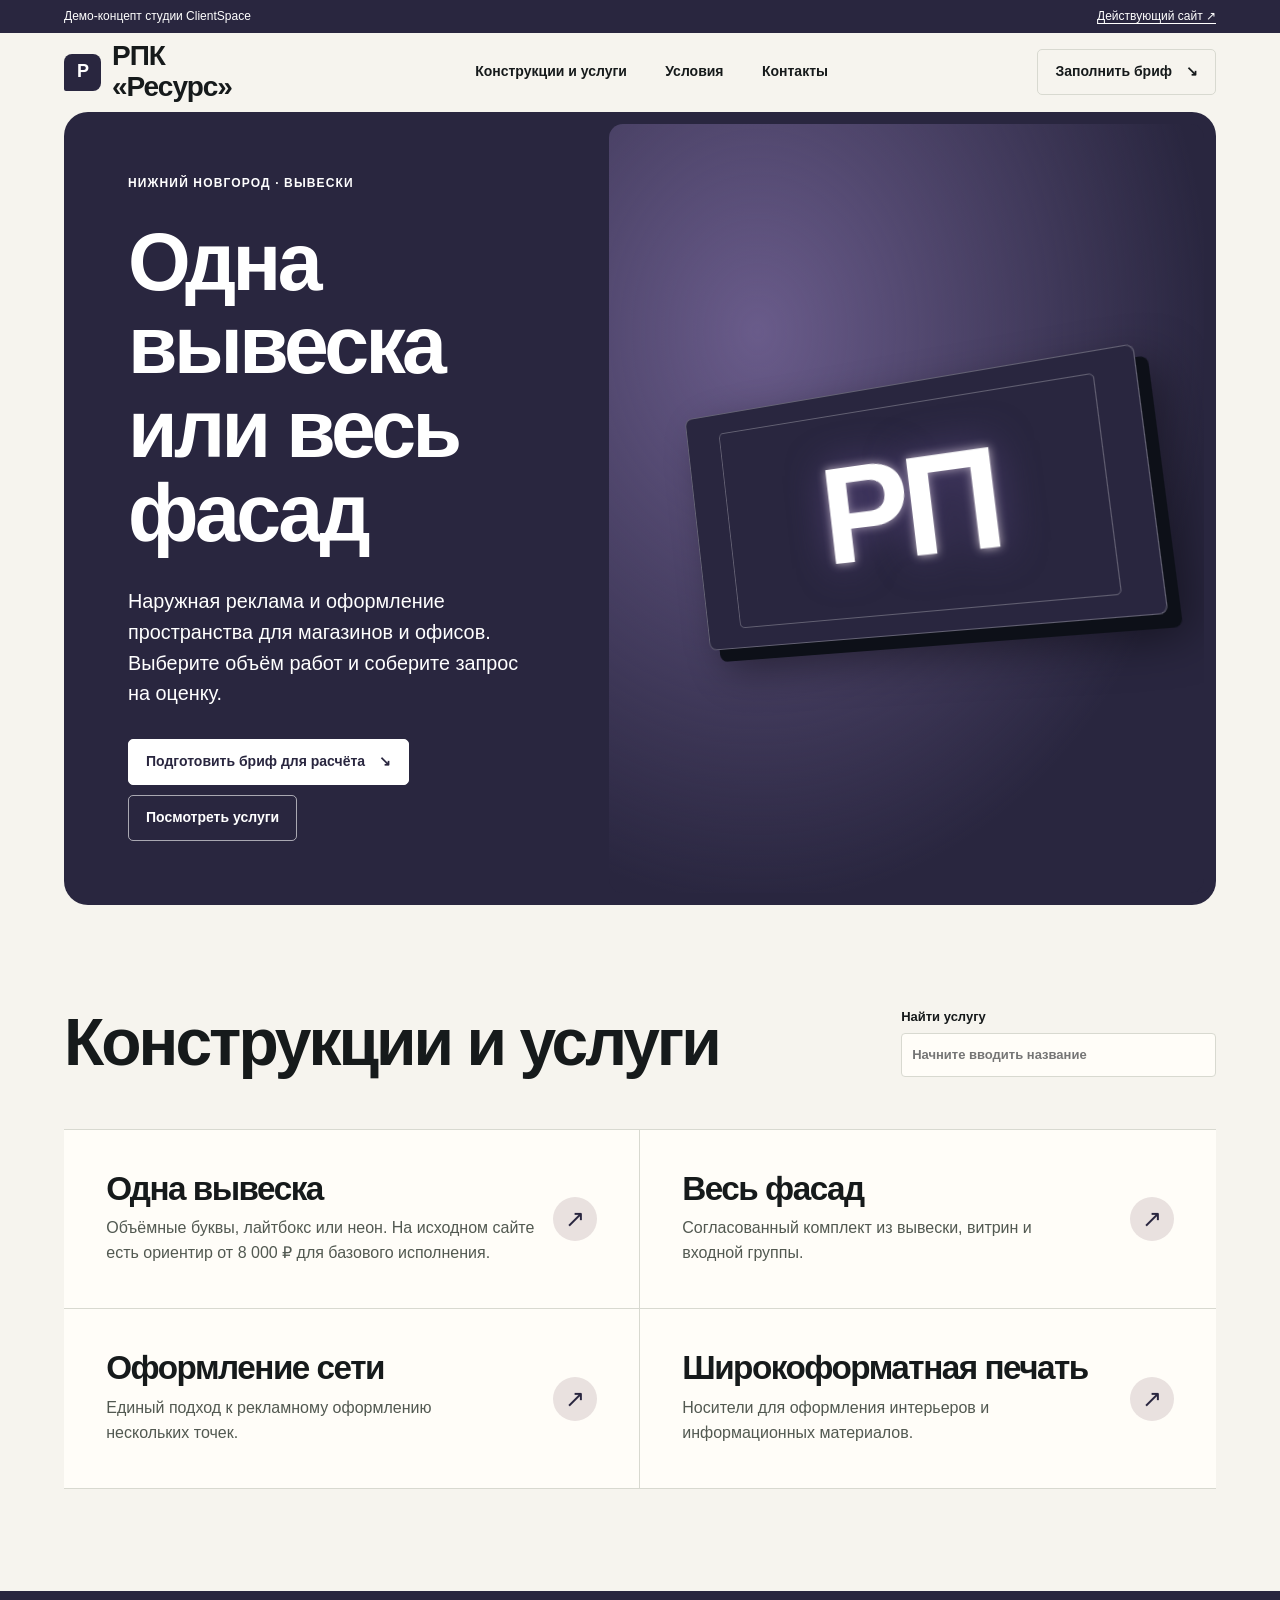
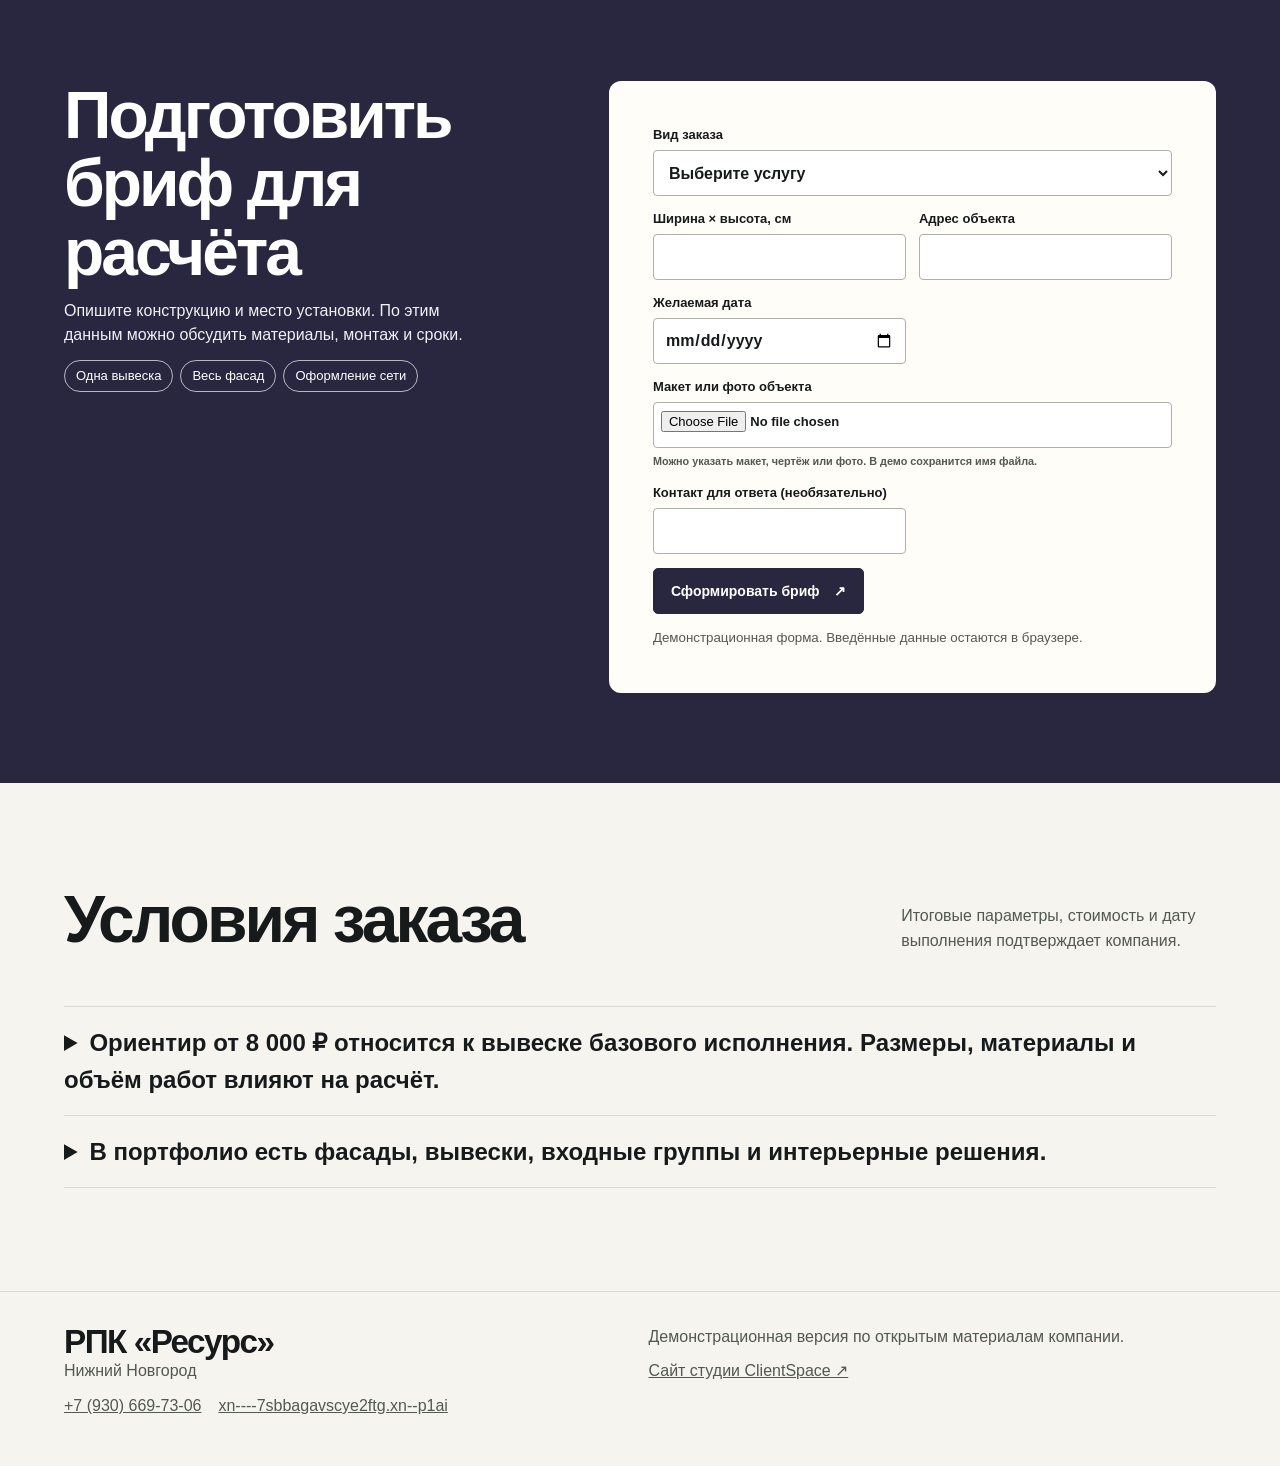
==== index.html @ c8801417 "Publish ClientSpace demo concept" ====
<!doctype html>
<html lang="ru">
<head>
<meta charset="utf-8">
<meta name="viewport" content="width=device-width, initial-scale=1">
<meta name="robots" content="noindex, nofollow">
<meta name="print-demo-id" content="rpk-resurs">
<meta name="business" content="РПК «Ресурс»">
<meta name="description" content="Наружная реклама и оформление пространства для магазинов и офисов. Выберите объём работ и соберите запрос на оценку.">
<title>РПК «Ресурс» · концепт сайта ClientSpace</title>
<link rel="stylesheet" href="site.css">
<style>:root{--accent:#534379;--cover:color-mix(in srgb,#534379,#10151c 62%);--cover-tint:color-mix(in srgb,#534379,#fff9ee 87%)}</style>
<script src="site.js" defer></script>
</head>
<body class="signage variant-1">
<div class="demo-bar"><div class="shell"><span>Демо-концепт студии ClientSpace</span><a href="https://xn----7sbbagavscye2ftg.xn--p1ai/" rel="noopener">Действующий сайт ↗</a></div></div>
<header class="site-header"><div class="shell">
<a class="brand" href="#top"><span class="mark" aria-hidden="true">Р</span>РПК «Ресурс»</a>
<nav aria-label="Разделы сайта"><a href="#catalog">Конструкции и услуги</a><a href="#terms">Условия</a><a href="#contacts">Контакты</a></nav>
<a class="cta secondary" href="#order">Заполнить бриф <span aria-hidden="true">↘</span></a>
</div></header>
<main id="top">
<div class="shell"><section class="hero" aria-labelledby="hero-title">
<div class="hero-copy"><p class="eyebrow">Нижний Новгород · Вывески</p><h1 id="hero-title">Одна вывеска или весь фасад</h1><p>Наружная реклама и оформление пространства для магазинов и офисов. Выберите объём работ и соберите запрос на оценку.</p>
<div class="hero-actions"><a class="cta" href="#order">Подготовить бриф для расчёта <span aria-hidden="true">↘</span></a><a class="cta secondary" href="#catalog">Посмотреть услуги</a></div>
</div><figure class="hero-art" aria-hidden="true"><div class="ink-art"><div class="sign-plate"><span>РП</span></div></div></figure></section></div>
<section id="catalog" class="section shell">
<div class="section-lead"><h2>Конструкции и услуги</h2><label class="catalog-search"><span>Найти услугу</span><input id="catalog-search" type="search" placeholder="Начните вводить название"></label></div>
<div class="products"><article class="product" data-catalog-item><div><h3>Одна вывеска</h3><p>Объёмные буквы, лайтбокс или неон. На исходном сайте есть ориентир от 8 000 ₽ для базового исполнения.</p></div><button type="button" data-product="Одна вывеска" aria-label="В бриф — Одна вывеска">↗</button></article><article class="product" data-catalog-item><div><h3>Весь фасад</h3><p>Согласованный комплект из вывески, витрин и входной группы.</p></div><button type="button" data-product="Весь фасад" aria-label="В бриф — Весь фасад">↗</button></article><article class="product" data-catalog-item><div><h3>Оформление сети</h3><p>Единый подход к рекламному оформлению нескольких точек.</p></div><button type="button" data-product="Оформление сети" aria-label="В бриф — Оформление сети">↗</button></article><article class="product" data-catalog-item><div><h3>Широкоформатная печать</h3><p>Носители для оформления интерьеров и информационных материалов.</p></div><button type="button" data-product="Широкоформатная печать" aria-label="В бриф — Широкоформатная печать">↗</button></article></div><p id="no-products" hidden>По этому запросу ничего не найдено.</p>
</section>

<section id="order" class="order-wrap">
<div class="shell order-grid"><div class="order-intro"><h2>Подготовить бриф для расчёта</h2><p>Опишите конструкцию и место установки. По этим данным можно обсудить материалы, монтаж и сроки.</p><div class="quick-picks"><button type="button" data-product="Одна вывеска" class="quick-choice">Одна вывеска</button><button type="button" data-product="Весь фасад" class="quick-choice">Весь фасад</button><button type="button" data-product="Оформление сети" class="quick-choice">Оформление сети</button></div></div>
<form id="brief" class="order-box">
<div class="form-grid">
<label class="wide"><span>Вид заказа</span><select name="product" required><option value="">Выберите услугу</option><option value="Одна вывеска">Одна вывеска</option><option value="Весь фасад">Весь фасад</option><option value="Оформление сети">Оформление сети</option><option value="Широкоформатная печать">Широкоформатная печать</option></select></label>
<label class=""><span>Ширина × высота, см</span><input type="text" name="size"></label><label class=""><span>Адрес объекта</span><input type="text" name="address"></label><label class="" data-products="2" hidden><span>Количество точек</span><input type="number" name="locations" min="1" step="any"></label><label class="" data-products="0,1,2" hidden><span>Монтаж</span><select name="installation"><option value="">Выбрать</option><option value="Нужен">Нужен</option><option value="Своими силами">Своими силами</option><option value="Нужно обсудить">Нужно обсудить</option></select></label><label class=""><span>Желаемая дата</span><input type="date" name="date"></label><label class="wide"><span>Макет или фото объекта</span><input type="file" name="file" aria-describedby="file-hint"><small id="file-hint">Можно указать макет, чертёж или фото. В демо сохранится имя файла.</small></label><label class=""><span>Контакт для ответа (необязательно)</span><input type="text" name="contact"></label>
</div>
<button class="cta" type="submit">Сформировать бриф <span aria-hidden="true">↗</span></button>
<small>Демонстрационная форма. Введённые данные остаются в браузере.</small>
<div class="summary" id="brief-summary" tabindex="-1" hidden><pre id="summary-text"></pre>
<button class="cta secondary" type="button" id="copy-brief">Копировать</button>
<button class="cta secondary" type="button" id="download-brief">Скачать текст</button>
<span id="copy-status" role="status"></span></div>
</form></div></section>
<section id="terms" class="section shell"><div class="section-lead"><h2>Условия заказа</h2><p>Итоговые параметры, стоимость и дату выполнения подтверждает компания.</p></div><div class="facts"><details><summary>Ориентир от 8 000 ₽ относится к вывеске базового исполнения. Размеры, материалы и объём работ влияют на расчёт.</summary><p><a href="https://xn----7sbbagavscye2ftg.xn--p1ai/">Источник на сайте компании ↗</a></p></details><details><summary>В портфолио есть фасады, вывески, входные группы и интерьерные решения.</summary><p><a href="https://xn----7sbbagavscye2ftg.xn--p1ai/">Источник на сайте компании ↗</a></p></details></div></section>
</main>
<footer id="contacts" class="contacts"><div class="shell">
<div><h3>РПК «Ресурс»</h3><p>Нижний Новгород</p><div class="footer-links"><a href="tel:+79306697306">+7 (930) 669-73-06</a><a href="https://xn----7sbbagavscye2ftg.xn--p1ai/">xn----7sbbagavscye2ftg.xn--p1ai</a></div></div>
<div><p>Демонстрационная версия по открытым материалам компании.</p><div class="footer-links"><a href="https://client-space.ru/">Сайт студии ClientSpace ↗</a></div></div>
</div></footer>
</body></html>
---- site.css ----
:root {
  color-scheme: light;
  --paper: #f6f4ee;
  --panel: #fffdf8;
  --ink: #161a1b;
  --muted: #525951;
  --rule: #d8d9d0;
  --accent: #214e44;
  --cover: #132825;
  --cover-tint: #eef5ec;
  --gutter: clamp(20px, 5vw, 76px);
  --font: Manrope, "Segoe UI", Arial, sans-serif;
}
* { box-sizing: border-box; }
html { scroll-behavior: smooth; }
body { margin: 0; background: var(--paper); color: var(--ink); font: 500 16px/1.55 var(--font); }
button, input, select, textarea { font: inherit; }
button, a, input, select, textarea { -webkit-tap-highlight-color: transparent; }
a { color: inherit; }
a:focus-visible, button:focus-visible, summary:focus-visible { outline: 3px solid #b96934; outline-offset: 5px; }
img { display: block; max-width: 100%; }
h1, h2, h3, p, figure { margin: 0; }
h1, h2, h3 { line-height: 1.04; letter-spacing: -.045em; }
h1 { font-size: clamp(43px, 6.3vw, 102px); font-weight: 800; text-wrap: balance; }
h2 { font-size: clamp(34px, 5.15vw, 69px); font-weight: 800; text-wrap: balance; }
h3 { font-size: clamp(22px, 2.6vw, 35px); font-weight: 800; }
.shell { width: min(1600px, 100%); margin-inline: auto; padding-inline: var(--gutter); }
.demo-bar { background: var(--cover); color: #fff; font-size: 12px; }
.demo-bar .shell { display: flex; align-items: center; justify-content: space-between; gap: 10px 16px; padding-block: 7px; }
.demo-bar a { text-underline-offset: 3px; white-space: nowrap; }
.site-header .shell { display: flex; justify-content: space-between; align-items: center; min-height: 79px; gap: 14px; }
.brand { display: flex; align-items: center; gap: 11px; font-weight: 900; line-height: 1.1; letter-spacing: -.035em; text-decoration: none; font-size: clamp(17px, 2.3vw, 28px); }
.mark { display: grid; place-items: center; flex: 0 0 37px; height: 37px; background: var(--cover); color: white; font-size: 18px; border-radius: 8px 8px 8px 2px; }
nav { display: flex; align-items: center; gap: clamp(13px, 3vw, 40px); font-size: 14px; font-weight: 750; }
nav a { text-decoration: none; }
nav a:hover { text-decoration: underline; text-underline-offset: 4px; }
.cta { display: inline-flex; align-items: center; justify-content: space-between; gap: 14px; width: fit-content; min-height: 46px; padding: 10px 17px; background: var(--cover); border: solid 1px var(--cover); color: white; text-decoration: none; text-align: left; font-weight: 800; font-size: 14px; border-radius: 5px; cursor: pointer; transition: transform .18s ease, box-shadow .18s ease; }
.cta:hover { transform: translateY(-2px); box-shadow: 0 7px 18px #181c2228; }
.cta.secondary { background: transparent; color: var(--ink); border-color: var(--rule); }
.hero { display: grid; grid-template-columns: 1fr .85fr; border: 1px solid var(--rule); border-radius: clamp(12px, 2vw, 24px); overflow: hidden; background: var(--panel); min-height: clamp(490px, 54vw, 679px); }
.hero-copy { display: flex; flex-direction: column; justify-content: center; align-items: flex-start; gap: clamp(16px, 3vw, 30px); min-width: 0; padding: clamp(24px, 5vw, 76px); }
.eyebrow { font: 750 12px/1.25 var(--font); letter-spacing: .095em; text-transform: uppercase; color: var(--muted); }
.hero-copy p:not(.eyebrow) { max-width: 54ch; font-size: clamp(16px, 1.55vw, 21px); color: var(--muted); }
.hero-actions { display: flex; flex-wrap: wrap; gap: 10px; }
.hero-art { position: relative; display: grid; isolation: isolate; min-width: 0; overflow: hidden; background: var(--cover); }
.hero-art img { width: 100%; height: 100%; min-height: 0; position: absolute; inset: 0; object-fit: cover; }
.hero-art.with-photo { min-height: 340px; }
.hero-art.with-photo::after { content: ''; position: absolute; inset: auto 0 0; height: 40%; background: linear-gradient(transparent,#171a22a0); pointer-events: none; }
.hero-art figcaption { position: absolute; z-index: 2; bottom: 18px; left: 20px; right: 20px; color: white; font-size: 12px; font-weight: 700; width: fit-content; padding: 5px 10px; border-radius: 3px; background: #12171de6; }
.ink-art { position: absolute; inset: 0; display: grid; place-items: center; overflow: hidden; background: radial-gradient(ellipse at 25% 27%,color-mix(in srgb,var(--accent),white 13%),transparent 72%),var(--cover); }
.sheet { position: absolute; width: 59%; aspect-ratio: 1.34; border-radius: 3px; box-shadow: 0 15px 40px #0004; background: var(--cover-tint); transform: translate(-10%, -38%) rotate(-15deg); }
.sheet:nth-child(2) { transform: translate(22%, 21%) rotate(14deg); width: 65%; background: color-mix(in srgb,var(--accent),white 42%); }
.sheet:nth-child(3) { transform: translate(-10%, 5%) rotate(-6deg); width: 60%; background: #fffdf6; display: flex; align-items: center; justify-content: center; }
.sheet:nth-child(3) span { font-size: clamp(42px, 14vw, 169px); line-height: 1; letter-spacing: -.1em; color: var(--cover); font-weight: 900; }
.sheet:nth-child(3)::after { content: ''; position: absolute; inset: 10%; border: 1px solid #13191c20; }
.sign-plate { position: absolute; width: 78%; aspect-ratio: 1.85; border: 1px solid #ffffff46; display: grid; place-items: center; transform: perspective(600px) rotateY(-12deg) rotateZ(-7deg); border-radius: 8px; background: var(--cover); box-shadow: 11px 13px 0 #0d1018, 18px 20px 45px #0007; }
.sign-plate span { font-size: clamp(38px, 11vw, 142px); line-height: .9; letter-spacing: -.06em; color: #fff; text-shadow: 0 0 40px var(--accent), 0 0 10px var(--cover-tint); font-weight: 900; }
.sign-plate::before { content: ''; position: absolute; inset: 8%; border: 1px solid #fff4; border-radius: 5px; }
.signage .hero { grid-template-columns: .86fr 1fr; background: var(--cover); color: white; border: 0; }
.signage .hero-copy { position: relative; z-index: 1; }
.signage .hero-copy p { color: #fff; }
.signage .hero .cta { background: #fff; color: var(--cover); border-color: #fff; }
.signage .hero .cta.secondary { background: transparent; color: white; border-color: #fff9; }
.signage.variant-2 .hero-art { order: -1; }
.signage.variant-2 .hero { grid-template-columns: 1fr .86fr; }
.variant-1 .hero-art { border-radius: 14px; margin: 12px; }
.section { padding-block: clamp(52px, 8vw, 105px); }
.section-lead { display: grid; grid-template-columns: 1fr minmax(200px, .4fr); gap: 18px 50px; align-items: end; margin-bottom: clamp(22px, 4.5vw, 52px); }
.section-lead p { color: var(--muted); max-width: 56ch; }
.products { display: grid; grid-template-columns: repeat(2,minmax(0,1fr)); border-top: 1px solid var(--rule); }
.product { position: relative; min-height: 174px; display: grid; grid-template-columns: 1fr auto; gap: 12px; align-items: center; padding: clamp(17px,3.3vw,44px); border-bottom: 1px solid var(--rule); }
.product:nth-child(odd):not(:last-child) { border-right: 1px solid var(--rule); }
.product p { margin-top: 10px; color: var(--muted); text-wrap: pretty; }
.product button { color: var(--cover); background: var(--cover-tint); cursor: pointer; border: 0; border-radius: 50%; width: 44px; height: 44px; flex-shrink: 0; font-size: 24px; line-height: 1; }
.product button:hover { color: white; background: var(--cover); }
.signage .product { background: var(--panel); }
.gallery { display: grid; grid-template-columns: repeat(auto-fit,minmax(min(250px,100%),1fr)); gap: 14px; }
.gallery figure { background: var(--panel); border: 1px solid var(--rule); border-radius: 9px; overflow: hidden; }
.gallery img { width: 100%; height: clamp(215px, 30vw, 340px); object-fit: cover; }
.gallery figcaption { padding: 12px 16px; color: var(--muted); font-size: 13px; }
.order-wrap { background: var(--cover); color: white; padding-block: clamp(42px, 7vw, 100px); }
.order-grid { display: grid; grid-template-columns: .75fr 1fr; gap: clamp(23px,7vw,110px); align-items: start; }
.order-intro { display: grid; gap: 12px; }
.order-intro p { max-width: 48ch; color: #fffe; }
.order-box { display: grid; gap: 14px; background: var(--panel); color: var(--ink); padding: clamp(18px, 4vw, 44px); border-radius: 12px; min-width: 0; }
.form-grid { display: grid; grid-template-columns: repeat(2,minmax(0,1fr)); gap: 13px; }
.form-grid label { display: grid; align-content: start; gap: 5px; font-weight: 750; font-size: 13px; min-width: 0; }
.form-grid label.wide { grid-column: 1 / -1; }
.form-grid input, .form-grid select, .form-grid textarea { width: 100%; min-width: 0; max-width: 100%; border: 1px solid #acb2a9; background: white; color: var(--ink); padding: 8px 11px; border-radius: 4px; min-height: 46px; font-size: 16px; }
.form-grid textarea { min-height: 76px; resize: vertical; }
.form-grid input[type=file] { padding-inline: 7px; font-size: 13px; }
.order-box small { color: var(--muted); }
.summary { border: 1px solid var(--rule); padding: 13px; background: var(--cover-tint); border-radius: 5px; }
.summary pre { white-space: pre-wrap; overflow-wrap: anywhere; font: inherit; margin: 0 0 8px; }
.summary .cta { margin-right: 4px; margin-bottom: 4px; }
#copy-status { display: block; min-height: 20px; font-size: 13px; }
.facts { display: grid; gap: 0; }
.facts details { border-top: 1px solid var(--rule); padding: 17px 0; }
.facts details:last-child { border-bottom: 1px solid var(--rule); }
.facts summary { font-weight: 800; font-size: clamp(16px, 2vw, 24px); cursor: pointer; }
.facts details p { padding: 8px 0 0 19px; color: var(--muted); }
.contacts { border-top: 1px solid var(--rule); padding-block: 33px 47px; }
.contacts .shell { display: grid; grid-template-columns: 1fr 1fr; gap: 17px; }
.contacts p, .contacts a { color: var(--muted); overflow-wrap: anywhere; }
.contacts .footer-links { display: flex; flex-wrap: wrap; gap: 10px 17px; margin-top: 10px; }
@media (max-width: 850px) {
  .hero, .signage .hero, .signage.variant-2 .hero { grid-template-columns: 1fr; }
  .hero-art { min-height: 280px; }
  .hero-art.with-photo { min-height: 315px; }
  .signage.variant-2 .hero-art { order: 0; }
  .order-grid { grid-template-columns: 1fr; }
  .section-lead { grid-template-columns: 1fr; }
  nav { display: none; }
}
@media (max-width: 570px) {
  .site-header .shell { min-height: 68px; }
  .site-header .cta { padding-inline: 10px; min-height: 40px; }
  .mark { display: none; }
  .hero-art, .hero-art.with-photo { min-height: 246px; }
  .products, .contacts .shell { grid-template-columns: 1fr; }
  .product { min-height: auto; }
  .product:nth-child(odd):not(:last-child) { border-right: 0; }
  .form-grid { grid-template-columns: 1fr; }
  .form-grid label.wide { grid-column: auto; }
  .demo-bar { line-height: 1.3; }
}
@media (prefers-reduced-motion: reduce) {
  *, *::before, *::after { scroll-behavior: auto !important; animation: none !important; transition: none !important; }
}

[hidden] { display: none !important; }
.catalog-search { display: grid; gap: 5px; font-size: 13px; font-weight: 750; }
.catalog-search input { height: 44px; padding-inline: 10px; border: 1px solid var(--rule); border-radius: 4px; background: var(--panel); color: var(--ink); }
.quick-picks { display: flex; flex-wrap: wrap; gap: 7px; }
.quick-choice { border: 1px solid #fffa; background: transparent; color: white; font-size: 13px; border-radius: 20px; padding: 5px 11px; cursor: pointer; }
.quick-choice:hover { background: white; color: var(--cover); }
#no-products { margin-top: 12px; color: var(--muted); }
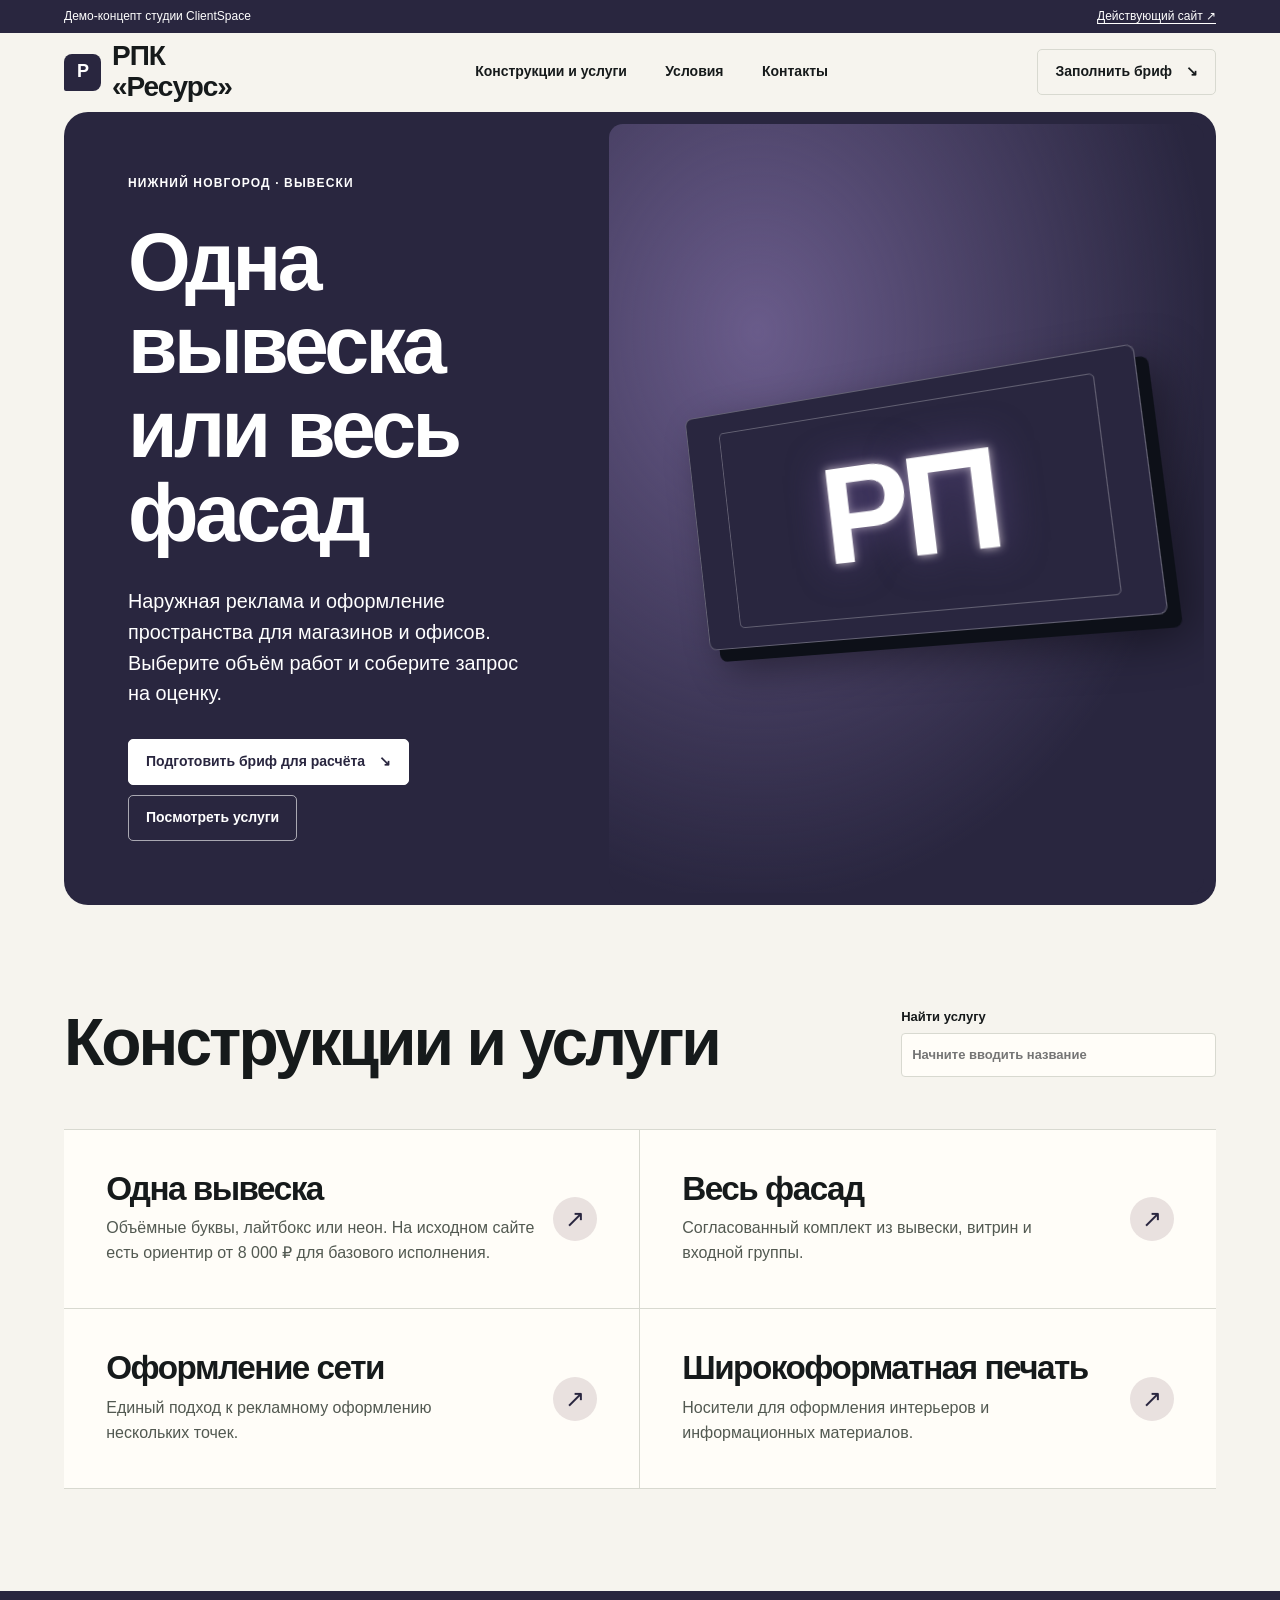
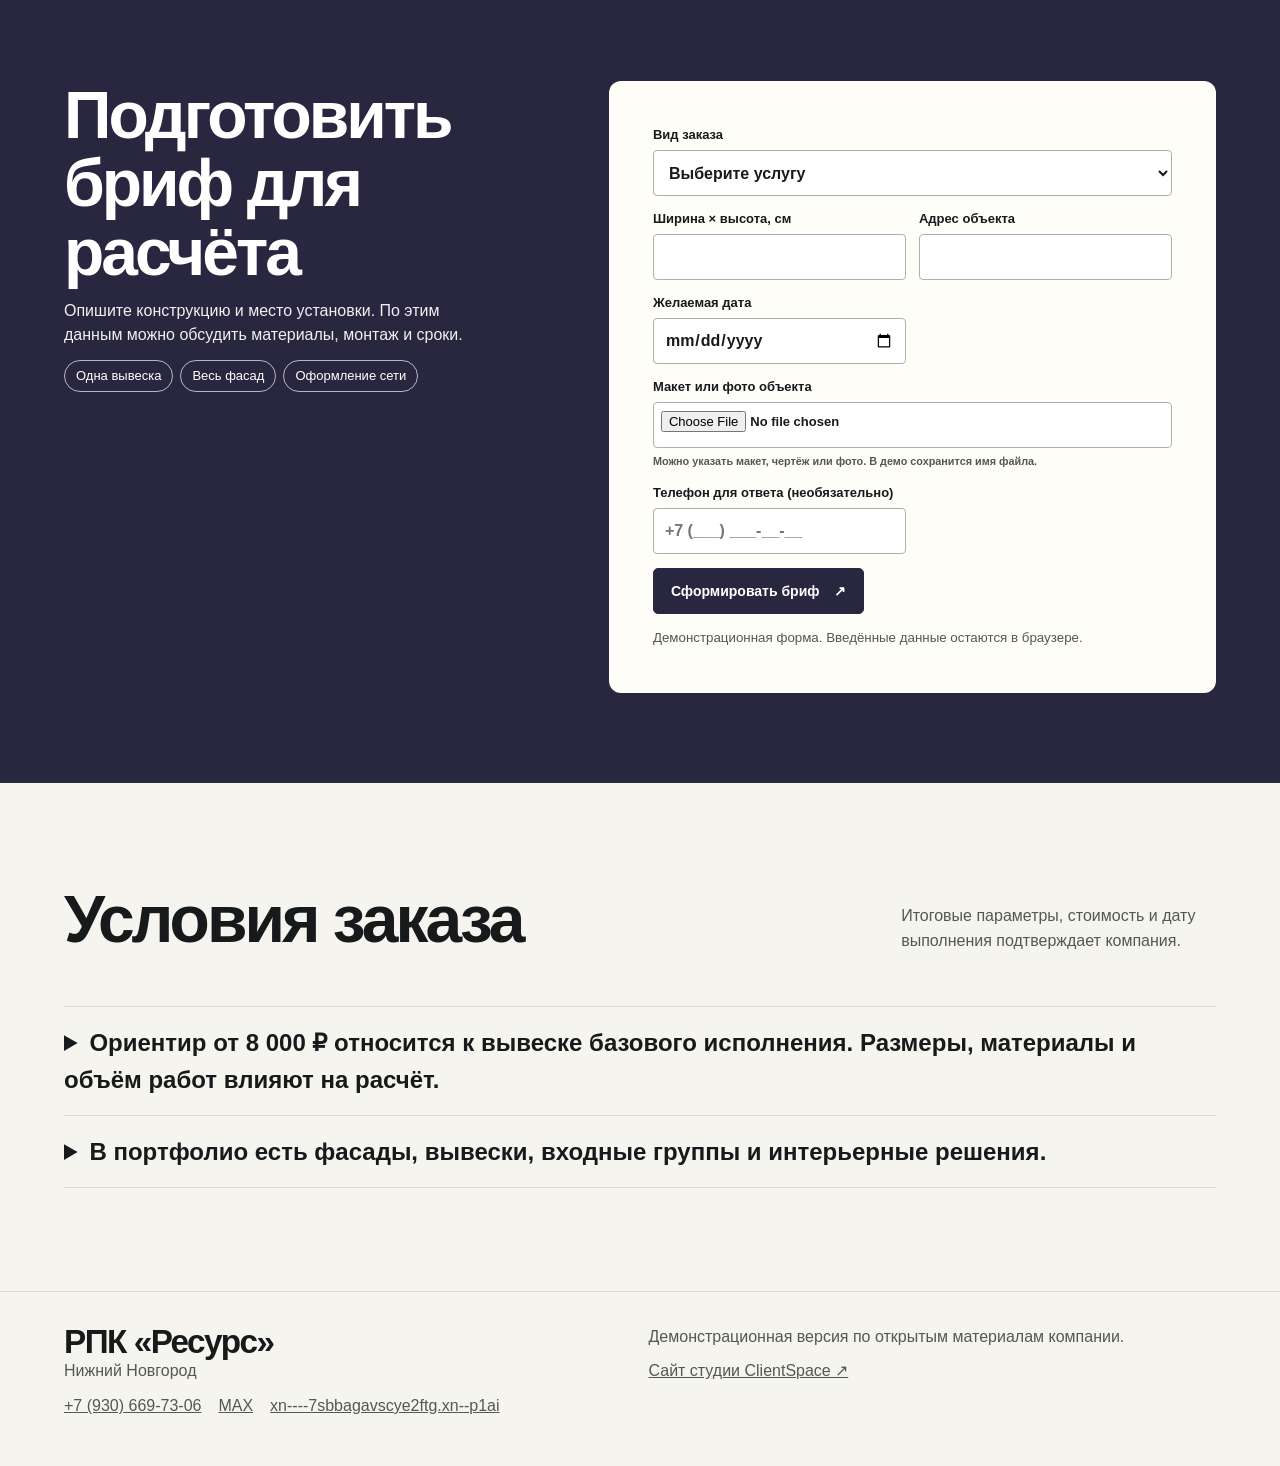
==== commit b638d9fc: "Publish ClientSpace demo concept" ====
--- a/index.html
+++ b/index.html
@@ -29,13 +29,15 @@
 <div class="products"><article class="product" data-catalog-item><div><h3>Одна вывеска</h3><p>Объёмные буквы, лайтбокс или неон. На исходном сайте есть ориентир от 8 000 ₽ для базового исполнения.</p></div><button type="button" data-product="Одна вывеска" aria-label="В бриф — Одна вывеска">↗</button></article><article class="product" data-catalog-item><div><h3>Весь фасад</h3><p>Согласованный комплект из вывески, витрин и входной группы.</p></div><button type="button" data-product="Весь фасад" aria-label="В бриф — Весь фасад">↗</button></article><article class="product" data-catalog-item><div><h3>Оформление сети</h3><p>Единый подход к рекламному оформлению нескольких точек.</p></div><button type="button" data-product="Оформление сети" aria-label="В бриф — Оформление сети">↗</button></article><article class="product" data-catalog-item><div><h3>Широкоформатная печать</h3><p>Носители для оформления интерьеров и информационных материалов.</p></div><button type="button" data-product="Широкоформатная печать" aria-label="В бриф — Широкоформатная печать">↗</button></article></div><p id="no-products" hidden>По этому запросу ничего не найдено.</p>
 </section>
 
+
 <section id="order" class="order-wrap">
 <div class="shell order-grid"><div class="order-intro"><h2>Подготовить бриф для расчёта</h2><p>Опишите конструкцию и место установки. По этим данным можно обсудить материалы, монтаж и сроки.</p><div class="quick-picks"><button type="button" data-product="Одна вывеска" class="quick-choice">Одна вывеска</button><button type="button" data-product="Весь фасад" class="quick-choice">Весь фасад</button><button type="button" data-product="Оформление сети" class="quick-choice">Оформление сети</button></div></div>
 <form id="brief" class="order-box">
 <div class="form-grid">
 <label class="wide"><span>Вид заказа</span><select name="product" required><option value="">Выберите услугу</option><option value="Одна вывеска">Одна вывеска</option><option value="Весь фасад">Весь фасад</option><option value="Оформление сети">Оформление сети</option><option value="Широкоформатная печать">Широкоформатная печать</option></select></label>
-<label class=""><span>Ширина × высота, см</span><input type="text" name="size"></label><label class=""><span>Адрес объекта</span><input type="text" name="address"></label><label class="" data-products="2" hidden><span>Количество точек</span><input type="number" name="locations" min="1" step="any"></label><label class="" data-products="0,1,2" hidden><span>Монтаж</span><select name="installation"><option value="">Выбрать</option><option value="Нужен">Нужен</option><option value="Своими силами">Своими силами</option><option value="Нужно обсудить">Нужно обсудить</option></select></label><label class=""><span>Желаемая дата</span><input type="date" name="date"></label><label class="wide"><span>Макет или фото объекта</span><input type="file" name="file" aria-describedby="file-hint"><small id="file-hint">Можно указать макет, чертёж или фото. В демо сохранится имя файла.</small></label><label class=""><span>Контакт для ответа (необязательно)</span><input type="text" name="contact"></label>
+<label class=""><span>Ширина × высота, см</span><input type="text" name="size"></label><label class=""><span>Адрес объекта</span><input type="text" name="address"></label><label class="" data-products="2" hidden><span>Количество точек</span><input type="number" name="locations" min="1" step="any"></label><label class="" data-products="0,1,2" hidden><span>Монтаж</span><select name="installation"><option value="">Выбрать</option><option value="Нужен">Нужен</option><option value="Своими силами">Своими силами</option><option value="Нужно обсудить">Нужно обсудить</option></select></label><label class=""><span>Желаемая дата</span><input type="date" name="date"></label><label class="wide"><span>Макет или фото объекта</span><input type="file" name="file" aria-describedby="file-hint"><small id="file-hint">Можно указать макет, чертёж или фото. В демо сохранится имя файла.</small></label><label class=""><span>Телефон для ответа (необязательно)</span><input type="tel" name="contact" placeholder="+7 (___) ___-__-__" autocomplete="tel"></label>
 </div>
+
 <button class="cta" type="submit">Сформировать бриф <span aria-hidden="true">↗</span></button>
 <small>Демонстрационная форма. Введённые данные остаются в браузере.</small>
 <div class="summary" id="brief-summary" tabindex="-1" hidden><pre id="summary-text"></pre>
@@ -46,7 +48,7 @@
 <section id="terms" class="section shell"><div class="section-lead"><h2>Условия заказа</h2><p>Итоговые параметры, стоимость и дату выполнения подтверждает компания.</p></div><div class="facts"><details><summary>Ориентир от 8 000 ₽ относится к вывеске базового исполнения. Размеры, материалы и объём работ влияют на расчёт.</summary><p><a href="https://xn----7sbbagavscye2ftg.xn--p1ai/">Источник на сайте компании ↗</a></p></details><details><summary>В портфолио есть фасады, вывески, входные группы и интерьерные решения.</summary><p><a href="https://xn----7sbbagavscye2ftg.xn--p1ai/">Источник на сайте компании ↗</a></p></details></div></section>
 </main>
 <footer id="contacts" class="contacts"><div class="shell">
-<div><h3>РПК «Ресурс»</h3><p>Нижний Новгород</p><div class="footer-links"><a href="tel:+79306697306">+7 (930) 669-73-06</a><a href="https://xn----7sbbagavscye2ftg.xn--p1ai/">xn----7sbbagavscye2ftg.xn--p1ai</a></div></div>
+<div><h3>РПК «Ресурс»</h3><p>Нижний Новгород</p><div class="footer-links"><a href="tel:+79306697306">+7 (930) 669-73-06</a><a href="https://max.ru/u/f9LHodD0cOIXX09ZlHb5zbseHpSsLHltkaZJEThVOexO08wnmNgPpFBEkpc">MAX</a><a href="https://xn----7sbbagavscye2ftg.xn--p1ai/">xn----7sbbagavscye2ftg.xn--p1ai</a></div></div>
 <div><p>Демонстрационная версия по открытым материалам компании.</p><div class="footer-links"><a href="https://client-space.ru/">Сайт студии ClientSpace ↗</a></div></div>
 </div></footer>
 </body></html>
--- a/site.css
+++ b/site.css
@@ -135,3 +135,13 @@
 .quick-choice { border: 1px solid #fffa; background: transparent; color: white; font-size: 13px; border-radius: 20px; padding: 5px 11px; cursor: pointer; }
 .quick-choice:hover { background: white; color: var(--cover); }
 #no-products { margin-top: 12px; color: var(--muted); }
+.short-section { margin-bottom: clamp(30px,6vw,72px); }
+.note { border-block: 1px solid var(--rule); display: grid; grid-template-columns: 1fr 1fr; gap: clamp(10px,3vw,35px); padding-block: clamp(18px,4vw,40px); }
+.note h2 { font-size: clamp(27px,3.2vw,44px); }
+.note p { margin-bottom: 7px; }
+.price-table { width: 100%; border-collapse: collapse; text-align: left; background: var(--panel); }
+.price-table th, .price-table td { border-bottom: 1px solid var(--rule); padding: clamp(8px,2vw,20px); }
+.price-table td { white-space: nowrap; }
+.table-foot { margin-top: 13px; display: flex; flex-wrap: wrap; align-items: center; gap: 8px 16px; }
+#repeat-status { font-size: 13px; width: 100%; }
+@media (max-width: 630px) { .note { grid-template-columns: 1fr; } .note p { margin-top: 4px; } }
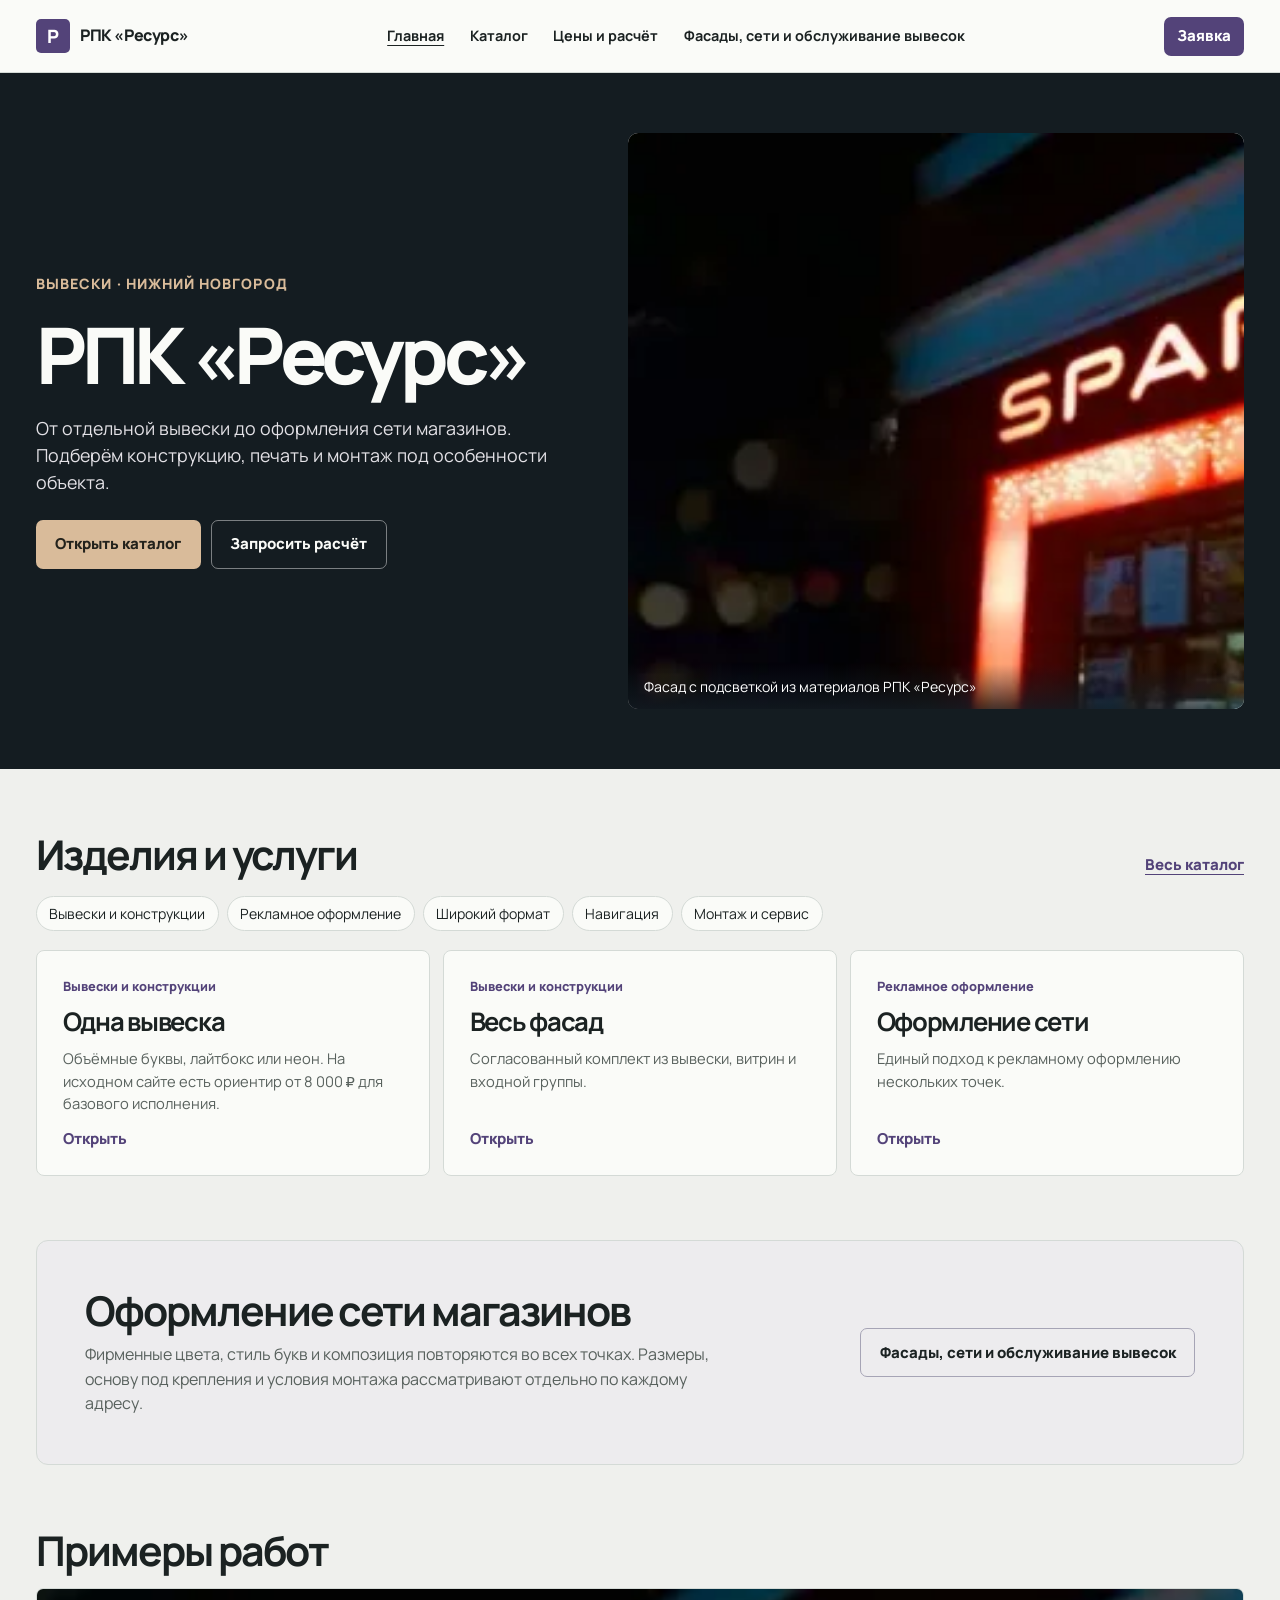
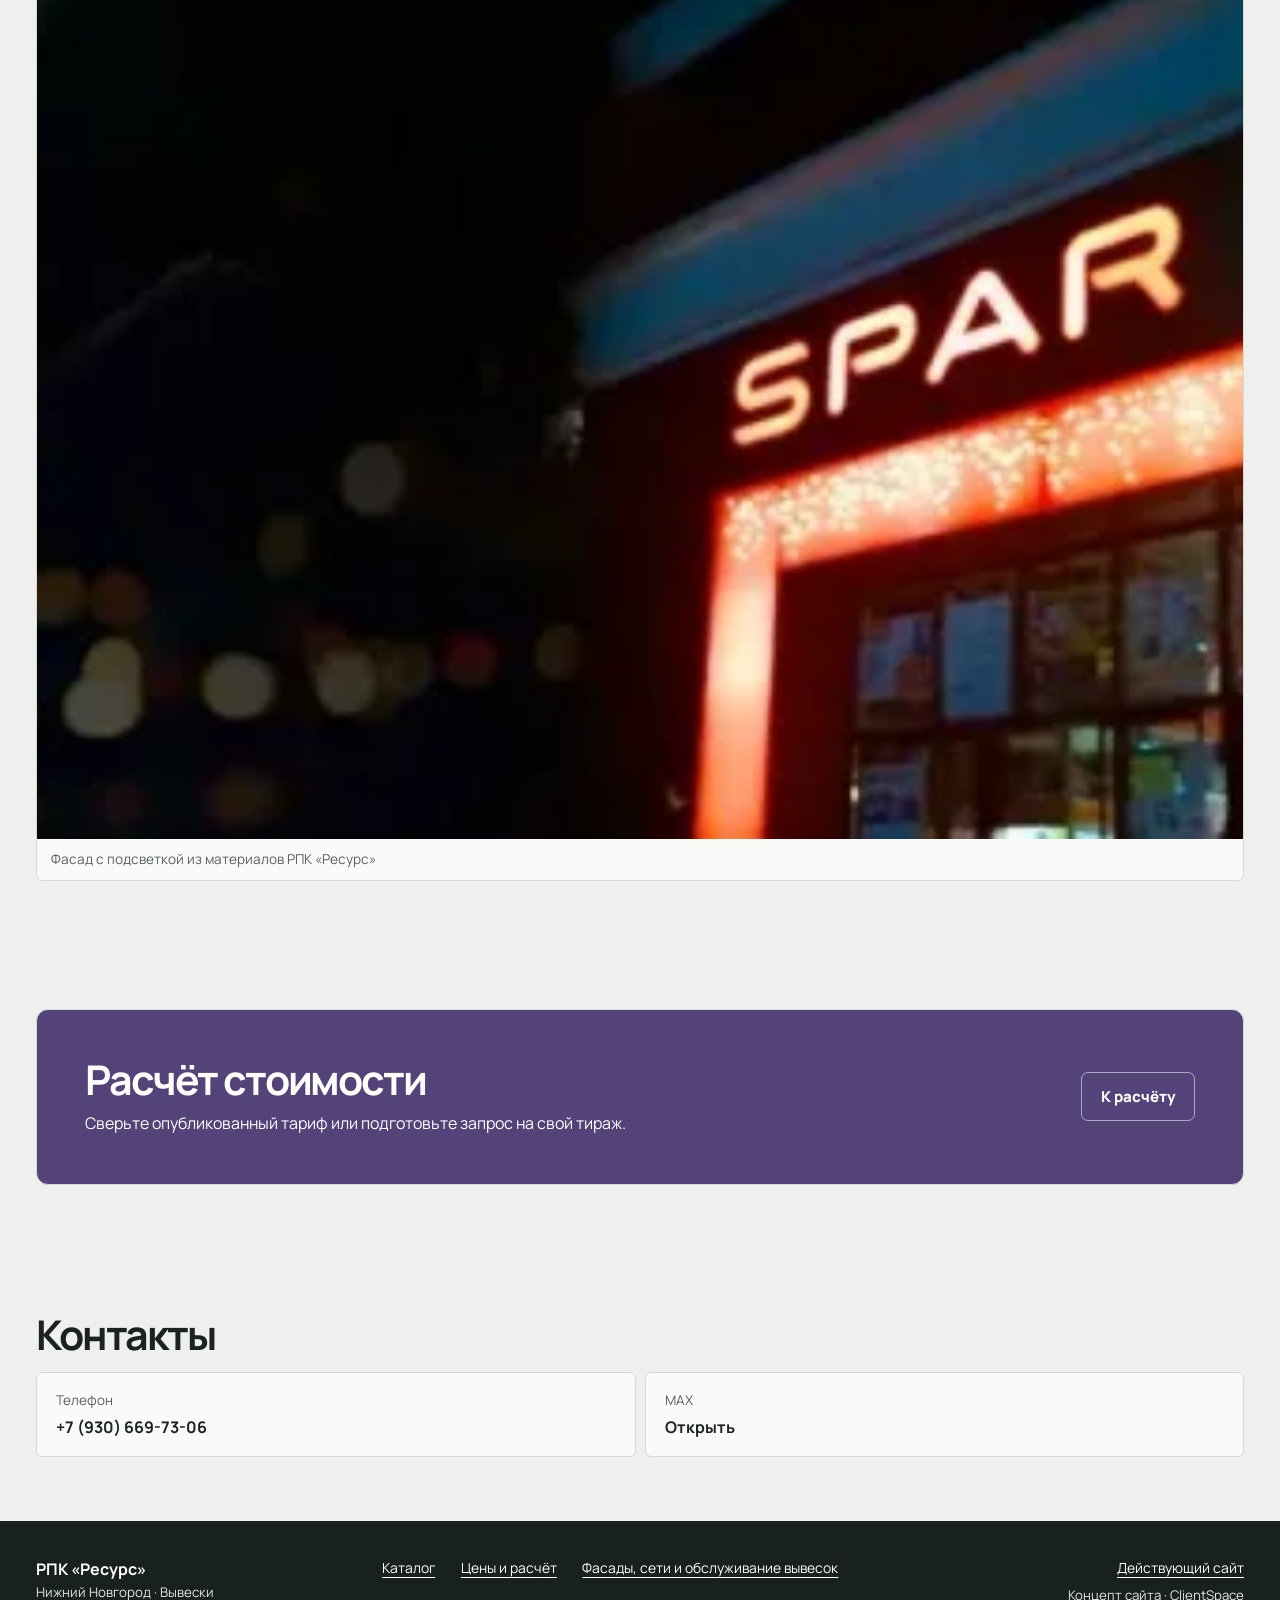
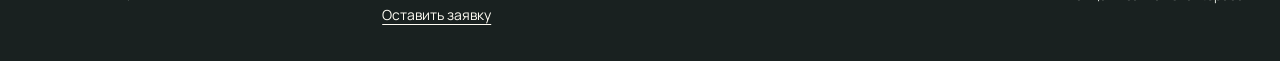
==== commit 54d35348: "Publish expanded ClientSpace website and CRM demos" ====
--- a/index.html
+++ b/index.html
@@ -1,54 +1,35 @@
 <!doctype html>
-<html lang="ru">
+<html lang="ru" data-layout="sign">
 <head>
 <meta charset="utf-8">
 <meta name="viewport" content="width=device-width, initial-scale=1">
 <meta name="robots" content="noindex, nofollow">
+<meta name="theme-color" content="#534379">
 <meta name="print-demo-id" content="rpk-resurs">
-<meta name="business" content="РПК «Ресурс»">
-<meta name="description" content="Наружная реклама и оформление пространства для магазинов и офисов. Выберите объём работ и соберите запрос на оценку.">
-<title>РПК «Ресурс» · концепт сайта ClientSpace</title>
+<title>РПК «Ресурс» — Вывески</title>
 <link rel="stylesheet" href="site.css">
-<style>:root{--accent:#534379;--cover:color-mix(in srgb,#534379,#10151c 62%);--cover-tint:color-mix(in srgb,#534379,#fff9ee 87%)}</style>
-<script src="site.js" defer></script>
+<style>:root{--brand:#534379}</style>
+<script src="site.js" type="module"></script>
 </head>
-<body class="signage variant-1">
-<div class="demo-bar"><div class="shell"><span>Демо-концепт студии ClientSpace</span><a href="https://xn----7sbbagavscye2ftg.xn--p1ai/" rel="noopener">Действующий сайт ↗</a></div></div>
-<header class="site-header"><div class="shell">
-<a class="brand" href="#top"><span class="mark" aria-hidden="true">Р</span>РПК «Ресурс»</a>
-<nav aria-label="Разделы сайта"><a href="#catalog">Конструкции и услуги</a><a href="#terms">Условия</a><a href="#contacts">Контакты</a></nav>
-<a class="cta secondary" href="#order">Заполнить бриф <span aria-hidden="true">↘</span></a>
+<body>
+<a class="skip" href="#main">К содержанию</a>
+<header class="masthead"><div class="shell mast-inner">
+<a class="brand" href="index.html"><span aria-hidden="true">Р</span>РПК «Ресурс»</a>
+<nav class="main-nav" aria-label="Разделы сайта"><a href="index.html" aria-current="page">Главная</a><a href="catalog.html">Каталог</a><a href="pricing.html">Цены и расчёт</a><a href="guide.html">Фасады, сети и обслуживание вывесок</a></nav>
+<a class="button compact nav-cta" href="order.html">Заявка</a>
+<details class="mobile-nav"><summary aria-label="Открыть меню"><i></i><i></i></summary><nav aria-label="Разделы сайта"><a href="index.html" aria-current="page">Главная</a><a href="catalog.html">Каталог</a><a href="pricing.html">Цены и расчёт</a><a href="guide.html">Фасады, сети и обслуживание вывесок</a><a href="order.html">Оставить заявку</a></nav></details>
 </div></header>
-<main id="top">
-<div class="shell"><section class="hero" aria-labelledby="hero-title">
-<div class="hero-copy"><p class="eyebrow">Нижний Новгород · Вывески</p><h1 id="hero-title">Одна вывеска или весь фасад</h1><p>Наружная реклама и оформление пространства для магазинов и офисов. Выберите объём работ и соберите запрос на оценку.</p>
-<div class="hero-actions"><a class="cta" href="#order">Подготовить бриф для расчёта <span aria-hidden="true">↘</span></a><a class="cta secondary" href="#catalog">Посмотреть услуги</a></div>
-</div><figure class="hero-art" aria-hidden="true"><div class="ink-art"><div class="sign-plate"><span>РП</span></div></div></figure></section></div>
-<section id="catalog" class="section shell">
-<div class="section-lead"><h2>Конструкции и услуги</h2><label class="catalog-search"><span>Найти услугу</span><input id="catalog-search" type="search" placeholder="Начните вводить название"></label></div>
-<div class="products"><article class="product" data-catalog-item><div><h3>Одна вывеска</h3><p>Объёмные буквы, лайтбокс или неон. На исходном сайте есть ориентир от 8 000 ₽ для базового исполнения.</p></div><button type="button" data-product="Одна вывеска" aria-label="В бриф — Одна вывеска">↗</button></article><article class="product" data-catalog-item><div><h3>Весь фасад</h3><p>Согласованный комплект из вывески, витрин и входной группы.</p></div><button type="button" data-product="Весь фасад" aria-label="В бриф — Весь фасад">↗</button></article><article class="product" data-catalog-item><div><h3>Оформление сети</h3><p>Единый подход к рекламному оформлению нескольких точек.</p></div><button type="button" data-product="Оформление сети" aria-label="В бриф — Оформление сети">↗</button></article><article class="product" data-catalog-item><div><h3>Широкоформатная печать</h3><p>Носители для оформления интерьеров и информационных материалов.</p></div><button type="button" data-product="Широкоформатная печать" aria-label="В бриф — Широкоформатная печать">↗</button></article></div><p id="no-products" hidden>По этому запросу ничего не найдено.</p>
-</section>
-
-
-<section id="order" class="order-wrap">
-<div class="shell order-grid"><div class="order-intro"><h2>Подготовить бриф для расчёта</h2><p>Опишите конструкцию и место установки. По этим данным можно обсудить материалы, монтаж и сроки.</p><div class="quick-picks"><button type="button" data-product="Одна вывеска" class="quick-choice">Одна вывеска</button><button type="button" data-product="Весь фасад" class="quick-choice">Весь фасад</button><button type="button" data-product="Оформление сети" class="quick-choice">Оформление сети</button></div></div>
-<form id="brief" class="order-box">
-<div class="form-grid">
-<label class="wide"><span>Вид заказа</span><select name="product" required><option value="">Выберите услугу</option><option value="Одна вывеска">Одна вывеска</option><option value="Весь фасад">Весь фасад</option><option value="Оформление сети">Оформление сети</option><option value="Широкоформатная печать">Широкоформатная печать</option></select></label>
-<label class=""><span>Ширина × высота, см</span><input type="text" name="size"></label><label class=""><span>Адрес объекта</span><input type="text" name="address"></label><label class="" data-products="2" hidden><span>Количество точек</span><input type="number" name="locations" min="1" step="any"></label><label class="" data-products="0,1,2" hidden><span>Монтаж</span><select name="installation"><option value="">Выбрать</option><option value="Нужен">Нужен</option><option value="Своими силами">Своими силами</option><option value="Нужно обсудить">Нужно обсудить</option></select></label><label class=""><span>Желаемая дата</span><input type="date" name="date"></label><label class="wide"><span>Макет или фото объекта</span><input type="file" name="file" aria-describedby="file-hint"><small id="file-hint">Можно указать макет, чертёж или фото. В демо сохранится имя файла.</small></label><label class=""><span>Телефон для ответа (необязательно)</span><input type="tel" name="contact" placeholder="+7 (___) ___-__-__" autocomplete="tel"></label>
-</div>
-
-<button class="cta" type="submit">Сформировать бриф <span aria-hidden="true">↗</span></button>
-<small>Демонстрационная форма. Введённые данные остаются в браузере.</small>
-<div class="summary" id="brief-summary" tabindex="-1" hidden><pre id="summary-text"></pre>
-<button class="cta secondary" type="button" id="copy-brief">Копировать</button>
-<button class="cta secondary" type="button" id="download-brief">Скачать текст</button>
-<span id="copy-status" role="status"></span></div>
-</form></div></section>
-<section id="terms" class="section shell"><div class="section-lead"><h2>Условия заказа</h2><p>Итоговые параметры, стоимость и дату выполнения подтверждает компания.</p></div><div class="facts"><details><summary>Ориентир от 8 000 ₽ относится к вывеске базового исполнения. Размеры, материалы и объём работ влияют на расчёт.</summary><p><a href="https://xn----7sbbagavscye2ftg.xn--p1ai/">Источник на сайте компании ↗</a></p></details><details><summary>В портфолио есть фасады, вывески, входные группы и интерьерные решения.</summary><p><a href="https://xn----7sbbagavscye2ftg.xn--p1ai/">Источник на сайте компании ↗</a></p></details></div></section>
-</main>
-<footer id="contacts" class="contacts"><div class="shell">
-<div><h3>РПК «Ресурс»</h3><p>Нижний Новгород</p><div class="footer-links"><a href="tel:+79306697306">+7 (930) 669-73-06</a><a href="https://max.ru/u/f9LHodD0cOIXX09ZlHb5zbseHpSsLHltkaZJEThVOexO08wnmNgPpFBEkpc">MAX</a><a href="https://xn----7sbbagavscye2ftg.xn--p1ai/">xn----7sbbagavscye2ftg.xn--p1ai</a></div></div>
-<div><p>Демонстрационная версия по открытым материалам компании.</p><div class="footer-links"><a href="https://client-space.ru/">Сайт студии ClientSpace ↗</a></div></div>
-</div></footer>
-</body></html>
+<main id="main"><section class="hero"><div class="shell hero-inner">
+<div class="hero-copy"><p class="eyebrow">Вывески · Нижний Новгород</p><h1>РПК «Ресурс»</h1>
+<p class="hero-lead">От отдельной вывески до оформления сети магазинов. Подберём конструкцию, печать и монтаж под особенности объекта.</p><div class="actions"><a href="catalog.html" class="button">Открыть каталог</a><a href="order.html" class="button secondary">Запросить расчёт</a></div>
+</div><figure class="hero-media"><img src="assets/cc40ee3f6d9748bdbcd478ff.webp" alt="Фасад с подсветкой из материалов РПК «Ресурс»" fetchpriority="high"><figcaption>Фасад с подсветкой из материалов РПК «Ресурс»</figcaption></figure></div></section>
+<section class="shell section"><div class="heading-row"><div class="section-title"><h2>Изделия и услуги</h2></div><a href="catalog.html" class="text-action">Весь каталог</a></div>
+<div class="scroll-chips"><a href="catalog.html?group=%D0%92%D1%8B%D0%B2%D0%B5%D1%81%D0%BA%D0%B8%20%D0%B8%20%D0%BA%D0%BE%D0%BD%D1%81%D1%82%D1%80%D1%83%D0%BA%D1%86%D0%B8%D0%B8" class="">Вывески и конструкции</a><a href="catalog.html?group=%D0%A0%D0%B5%D0%BA%D0%BB%D0%B0%D0%BC%D0%BD%D0%BE%D0%B5%20%D0%BE%D1%84%D0%BE%D1%80%D0%BC%D0%BB%D0%B5%D0%BD%D0%B8%D0%B5" class="">Рекламное оформление</a><a href="catalog.html?group=%D0%A8%D0%B8%D1%80%D0%BE%D0%BA%D0%B8%D0%B9%20%D1%84%D0%BE%D1%80%D0%BC%D0%B0%D1%82" class="">Широкий формат</a><a href="catalog.html?group=%D0%9D%D0%B0%D0%B2%D0%B8%D0%B3%D0%B0%D1%86%D0%B8%D1%8F" class="">Навигация</a><a href="catalog.html?group=%D0%9C%D0%BE%D0%BD%D1%82%D0%B0%D0%B6%20%D0%B8%20%D1%81%D0%B5%D1%80%D0%B2%D0%B8%D1%81" class="">Монтаж и сервис</a></div><div class="product-grid"><a class="product-card " href="product-p1.html"><span class="product-category">Вывески и конструкции</span><h3>Одна вывеска</h3><p>Объёмные буквы, лайтбокс или неон. На исходном сайте есть ориентир от 8 000 ₽ для базового исполнения.</p><span class="text-action">Открыть</span></a><a class="product-card " href="product-p2.html"><span class="product-category">Вывески и конструкции</span><h3>Весь фасад</h3><p>Согласованный комплект из вывески, витрин и входной группы.</p><span class="text-action">Открыть</span></a><a class="product-card " href="product-p3.html"><span class="product-category">Рекламное оформление</span><h3>Оформление сети</h3><p>Единый подход к рекламному оформлению нескольких точек.</p><span class="text-action">Открыть</span></a></div></section>
+<div class="shell"><aside class="lead-note"><div><h2>Оформление сети магазинов</h2><p>Фирменные цвета, стиль букв и композиция повторяются во всех точках. Размеры, основу под крепления и условия монтажа рассматривают отдельно по каждому адресу.</p></div><a href="guide.html" class="button secondary">Фасады, сети и обслуживание вывесок</a></aside></div>
+<section class="shell section work"><div class="section-title"><h2>Примеры работ</h2></div><div class="gallery"><figure><img src="assets/cc40ee3f6d9748bdbcd478ff.webp" alt="Фасад с подсветкой из материалов РПК «Ресурс»" loading="lazy"><figcaption>Фасад с подсветкой из материалов РПК «Ресурс»</figcaption></figure></div></section>
+<section class="shell section"><div class="price-banner"><div><h2>Расчёт стоимости</h2><p>Сверьте опубликованный тариф или подготовьте запрос на свой тираж.</p></div>
+<a href="pricing.html" class="button secondary">К расчёту</a></div></section>
+<section id="contacts" class="shell section"><div class="section-title"><h2>Контакты</h2></div><div class="contact-grid"><a class="contact" href="tel:+79306697306"><span>Телефон</span><strong>+7 (930) 669-73-06</strong></a><a class="contact" href="https://max.ru/u/f9LHodD0cOIXX09ZlHb5zbseHpSsLHltkaZJEThVOexO08wnmNgPpFBEkpc"><span>MAX</span><strong>Открыть</strong></a></div></section></main>
+<footer class="footer"><div class="shell footer-inner"><div><strong>РПК «Ресурс»</strong><p>Нижний Новгород · Вывески</p></div><nav aria-label="Полезные ссылки"><a href="catalog.html" class="">Каталог</a><a href="pricing.html" class="">Цены и расчёт</a><a href="guide.html" class="">Фасады, сети и обслуживание вывесок</a><a href="order.html" class="">Оставить заявку</a></nav>
+<div class="footer-source"><a href="https://xn----7sbbagavscye2ftg.xn--p1ai/" class="" target="_blank" rel="noopener noreferrer">Действующий сайт</a><small>Концепт сайта · ClientSpace</small></div></div></footer>
+</body></html>
--- a/site.css
+++ b/site.css
@@ -1,147 +1,205 @@
-:root {
-  color-scheme: light;
-  --paper: #f6f4ee;
-  --panel: #fffdf8;
-  --ink: #161a1b;
-  --muted: #525951;
-  --rule: #d8d9d0;
-  --accent: #214e44;
-  --cover: #132825;
-  --cover-tint: #eef5ec;
-  --gutter: clamp(20px, 5vw, 76px);
-  --font: Manrope, "Segoe UI", Arial, sans-serif;
+@font-face{font-family:Manrope;src:url(assets/manrope-cyrillic.woff2) format("woff2");font-weight:400 800;font-display:swap;unicode-range:U+0400-045F,U+0490-0491,U+04B0-04B1,U+2116}
+@font-face{font-family:Manrope;src:url(assets/manrope-latin.woff2) format("woff2");font-weight:400 800;font-display:swap}
+:root{--brand:#244e42;--ink:#1b2422;--paper:#f4f2e9;--white:#fffdf7;--muted:#58615d;--line:#d9dcd3;--wash:color-mix(in srgb,var(--brand) 8%,var(--white));--bg-dark:color-mix(in srgb,var(--brand) 36%,#151b19);--accent:color-mix(in srgb,var(--brand) 20%,#fbd9a2);font:16px/1.53 Manrope,system-ui,sans-serif}
+*{box-sizing:border-box}
+[hidden]{display:none!important}
+body{margin:0;background:var(--paper);color:var(--ink)}
+h1,h2,h3,p,figure{margin:0}
+h1,h2,h3{line-height:1.04;letter-spacing:-.05em;text-wrap:balance}
+img{display:block;max-width:100%;height:auto}
+a{color:inherit;text-underline-offset:4px}
+button,input,select,textarea{font:inherit;color:inherit}
+button,summary,select{cursor:pointer}
+button:disabled{cursor:not-allowed;opacity:.65}
+:focus-visible{outline:3px solid var(--brand);outline-offset:4px}
+:where(.hero,.footer) :focus-visible{outline-color:var(--accent)}
+.skip{position:absolute;left:1rem;top:-100px;z-index:90;padding:.65rem .9rem;background:var(--white)}
+.skip:focus{top:1rem}
+.visually-hidden{position:absolute;width:1px;height:1px;margin:-1px;padding:0;border:0;overflow:hidden;clip-path:inset(50%);white-space:nowrap}
+.shell{width:min(1230px,calc(100% - 72px));margin-inline:auto}
+.masthead{position:relative;z-index:10;border-bottom:1px solid var(--line);background:var(--white)}
+.mast-inner{display:flex;justify-content:space-between;align-items:center;gap:24px;min-height:72px}
+.brand{display:flex;align-items:center;gap:10px;font-weight:800;text-decoration:none;line-height:1.1;letter-spacing:-.025em}
+.brand span{width:34px;aspect-ratio:1;display:grid;place-items:center;flex:none;background:var(--brand);color:white;border-radius:5px;font-size:1.15rem}
+.main-nav,.footer nav{display:flex;align-items:center;flex-wrap:wrap;gap:clamp(12px,2vw,29px)}
+.main-nav a{font-size:.9rem;font-weight:700;text-decoration:none}
+.main-nav a[aria-current],.main-nav a:hover,.footer a:hover{text-decoration:underline}
+.mobile-nav{display:none}
+.button{display:inline-flex;align-items:center;justify-content:center;min-height:49px;padding:.63rem 1.15rem;border:1px solid transparent;background:var(--brand);color:white;border-radius:7px;text-decoration:none;line-height:1.18;font-weight:800;transition:transform .16s,filter .16s;font-size:.94rem;text-align:center}
+.button:hover{filter:brightness(1.12);transform:translateY(-2px)}
+.button.secondary{background:transparent;color:var(--ink);border-color:color-mix(in srgb,var(--brand) 36%,var(--line))}
+.button.compact{min-height:39px;padding:.48rem .75rem}
+.text-action{font-weight:800;text-underline-offset:4px;color:var(--brand);font-size:.94rem}
+.actions{display:flex;flex-wrap:wrap;align-items:center;gap:10px}
+.eyebrow{font-size:.89rem;font-weight:800;letter-spacing:.075em;text-transform:uppercase}
+.hero{background:var(--bg-dark);color:var(--white)}
+.hero-inner{display:grid;grid-template-columns:minmax(0,1.03fr) minmax(0,1fr);min-height:min(685px,calc(100svh - 72px));align-items:center;gap:46px;padding-block:60px}
+.hero h1{font-size:clamp(3rem,6.1vw,7.2rem);line-height:.94;letter-spacing:-.065em;font-weight:800;overflow-wrap:anywhere;text-wrap:initial}
+.hero-copy{min-width:0;display:grid;align-content:center;justify-items:start;gap:23px;position:relative;z-index:1}
+.hero .eyebrow{color:var(--accent)}
+.hero-lead{max-width:54ch;color:color-mix(in srgb,var(--white) 86%,var(--brand));font-size:clamp(1rem,1.4vw,1.17rem)}
+.hero .button{background:var(--accent);color:#23221c}
+.hero .button.secondary{background:transparent;color:var(--white);border-color:#ffffff70}
+.hero-media{position:relative;aspect-ratio:1.15;background:var(--wash);overflow:hidden;border-radius:10px;isolation:isolate}
+.hero-media>img,.item-photo img{width:100%;height:100%;object-fit:cover}
+.hero-media>img{position:absolute;inset:0}
+.hero-media figcaption{position:absolute;bottom:0;inset-inline:0;padding:.75rem 1rem;color:#fff;background:linear-gradient(transparent,#141d24c8);font-size:.88rem}
+.hero-copy,.hero-media{animation:land .65s both}
+.hero-media{animation-delay:.09s}
+@keyframes land{from{opacity:0;transform:translateY(12px)}to{opacity:1;transform:none}}
+.hero-media.illustration{display:grid;place-items:center;background:radial-gradient(circle at 50% 60%,var(--wash),var(--accent));isolation:isolate;overflow:hidden;min-height:248px}
+.hero-media.illustration::before{content:"";position:absolute;inset:16px;background:linear-gradient(to right,#29251f14 1px,transparent 1px),linear-gradient(to bottom,#29251f14 1px,transparent 1px);background-size:20px 20px;border:1px solid #29251f2b;mask-image:linear-gradient(120deg,#000,transparent)}
+.ink-stack{position:relative;width:57%;height:66%;color:var(--brand);display:grid;place-items:center;transform:rotate(-10deg)}
+.ink-stack i,.ink-stack strong{border:1px solid #1d1b293b;border-radius:3px;position:absolute;inset:0;box-shadow:0 16px 32px #131b252a}
+.ink-stack i:nth-child(1){background:var(--brand);transform:translate(-8%,5%) rotate(-7deg)}
+.ink-stack i:nth-child(2){background:var(--accent);transform:translate(6%,4%) rotate(12deg)}
+.ink-stack i:nth-child(3){background:var(--wash);transform:translate(3%,-1%) rotate(5deg)}
+.ink-stack strong{display:grid;place-items:center;background:var(--white);font-size:clamp(3rem,8vw,9rem);line-height:1}
+.registration-marker{position:absolute;right:22px;bottom:20px;width:22px;aspect-ratio:1;border:1px solid var(--brand);background:linear-gradient(90deg,transparent 48%,var(--brand) 48% 54%,transparent 54%),linear-gradient(transparent 48%,var(--brand) 48% 54%,transparent 54%);border-radius:50%;opacity:.55}
+[data-layout=sign]{--paper:#eff0ed;--white:#fafbf8;--ink:#1b2222;--line:#d4dad6}
+[data-layout=sign] .hero-inner{grid-template-columns:minmax(0,1fr) minmax(0,1.13fr)}
+[data-layout=sign] .hero{background:#141c21}
+[data-layout=sign] .hero-media{aspect-ratio:1.07}
+[data-layout=sign] .illustration{background:radial-gradient(ellipse at center,color-mix(in srgb,var(--brand) 48%,#253047),#101723)}
+[data-layout=sign] .ink-stack{width:71%;height:50%;transform:rotate(-4deg)}
+[data-layout=sign] .ink-stack i:nth-child(1){transform:translate(4%,10%);background:#0d171e}
+[data-layout=sign] .ink-stack i:nth-child(2),[data-layout=sign] .ink-stack i:nth-child(3){display:none}
+[data-layout=sign] .ink-stack strong{background:#17212c;color:var(--accent);text-shadow:0 0 15px color-mix(in srgb,var(--accent) 70%,transparent);border:1px solid #ffffff40;border-radius:5px}
+[data-layout=book]{--paper:#f5efe3;--white:#fffcf3;--line:#dfd7cb}
+[data-layout=book] .hero h1,[data-layout=book] .page-title h1{font-family:Georgia,serif;letter-spacing:-.06em;font-weight:500}
+[data-layout=book] .hero-media{border-radius:2px 14px 14px 2px}
+[data-layout=book] .ink-stack{transform:rotate(-4deg);width:48%;height:72%}
+[data-layout=book] .ink-stack strong{border-left:10px solid var(--brand);border-radius:2px 10px 10px 2px;font-family:Georgia,serif;font-weight:500}
+[data-layout=tech]{--paper:#eef1ef;--white:#fbfcfb;--line:#d6dddc}
+[data-layout=tech] .hero-inner{grid-template-columns:minmax(0,1fr) minmax(0,.89fr)}
+[data-layout=tech] .hero-media{border-radius:4px;aspect-ratio:1.32}
+[data-layout=tech] .ink-stack{transform:rotate(0deg);width:71%;height:52%}
+[data-layout=tech] .ink-stack strong{border-style:dashed;border-width:2px}
+[data-layout=studio]{--paper:#f0ede9;--white:#fcfaf6;--line:#dcd5ce}
+[data-layout=studio] .hero-media{aspect-ratio:1.22;border-radius:30% 3px 3px 3px}
+[data-layout=studio] .hero-inner{grid-template-columns:minmax(0,.96fr) minmax(0,1.12fr)}
+.section{padding-block:clamp(35px,5vw,78px)}
+.section-title{display:grid;gap:12px}
+.section-title h2,.lead-note h2,.price-banner h2{font-size:clamp(2rem,3.2vw,3.5rem)}
+.section-title p,.lead-note p,.price-banner p{color:var(--muted);max-width:64ch}
+.heading-row{display:flex;justify-content:space-between;align-items:end;gap:15px;margin-bottom:20px}
+.heading-row .text-action{flex:none}
+.scroll-chips{display:flex;gap:8px;flex-wrap:wrap;margin-bottom:19px}
+.scroll-chips a{font-size:.88rem;padding:.38rem .78rem;border:1px solid var(--line);border-radius:99px;background:var(--white);text-decoration:none}
+.scroll-chips a:hover{border-color:var(--brand)}
+.product-grid{display:grid;grid-template-columns:repeat(3,minmax(0,1fr));gap:13px}
+.product-grid [data-catalog]{min-width:0}
+.product-card{display:flex;flex-direction:column;height:100%;min-height:210px;gap:12px;position:relative;overflow:hidden;padding:clamp(16px,2vw,26px);background:var(--white);border:1px solid var(--line);border-radius:8px;text-decoration:none;transition:transform .18s,border-color .18s}
+.product-card:hover{transform:translateY(-3px);border-color:var(--brand)}
+.product-card img{width:100%;aspect-ratio:1.65;object-fit:cover;border-radius:4px}
+.product-card h3{font-size:clamp(1.35rem,2vw,2.05rem);overflow-wrap:anywhere}
+.product-card p,.muted{color:var(--muted);font-size:.92rem}
+.product-card .text-action{margin-top:auto}
+.product-category{color:var(--brand);font-size:.8rem;font-weight:800}
+.lead-note,.price-banner{display:flex;align-items:center;justify-content:space-between;gap:26px;padding:clamp(22px,4vw,48px);border-radius:12px;background:var(--wash);border:1px solid var(--line)}
+.lead-note p,.price-banner p{margin-top:.65rem}
+.lead-note>.button,.price-banner>.button{flex:none}
+.price-banner{background:var(--brand);color:white}
+.price-banner p{color:#fff}
+.price-banner .button.secondary{color:white;border-color:#fff8}
+.gallery{display:grid;grid-template-columns:repeat(auto-fit,minmax(min(250px,100%),1fr));gap:16px;margin-top:17px}
+.gallery figure{background:var(--white);border:1px solid var(--line);border-radius:7px;overflow:hidden}
+.gallery img{width:100%;aspect-ratio:1.42;object-fit:cover}
+.gallery figcaption{padding:.65rem .85rem;font-size:.85rem;color:var(--muted)}
+.contact-grid{display:grid;grid-template-columns:repeat(auto-fit,minmax(min(245px,100%),1fr));gap:9px;margin-top:17px}
+.contact{display:grid;gap:4px;min-width:0;padding:17px 19px;background:var(--white);border:1px solid var(--line);border-radius:6px;text-decoration:none}
+.contact strong{overflow-wrap:anywhere}
+.contact span{color:var(--muted);font-size:.84rem}
+a.contact:hover{border-color:var(--brand)}
+.footer{background:#192120;color:#fffdf4;padding:36px 0}
+.footer-inner{display:grid;grid-template-columns:minmax(0,1fr) minmax(0,1.6fr) minmax(0,1fr);align-items:start;gap:24px}
+.footer p,.footer small{font-size:.83rem;color:#e1e6de}
+.footer nav a,.footer-source a{font-size:.87rem}
+.footer-source{display:grid;gap:7px;justify-items:end}
+.page{padding-block:clamp(35px,6vw,80px);min-height:55vh}
+.page-title{max-width:900px;margin-bottom:clamp(20px,3vw,43px)}
+.page-title h1{font-size:clamp(2.85rem,7.1vw,6rem);line-height:.98;overflow-wrap:anywhere}
+.page-title p{font-size:clamp(1rem,1.5vw,1.2rem);color:var(--muted);max-width:66ch;margin-top:10px}
+.tools{display:flex;flex-wrap:wrap;align-items:end;gap:10px;margin:0 0 10px}
+.tools label{flex:1 1 16rem;max-width:28rem}
+label{display:grid;gap:5px;font-weight:750;font-size:.9rem;min-width:0}
+input:not([type=checkbox]),textarea,select{width:100%;min-width:0;border:1px solid var(--line);background:var(--white);border-radius:6px;padding:.53rem .65rem;min-height:42px}
+textarea{resize:vertical}
+input:focus,select:focus,textarea:focus{border-color:var(--brand)}
+.catalog-grid,.table-wrap{margin-top:14px}
+.item-layout{display:grid;grid-template-columns:minmax(0,1fr) minmax(0,.85fr);align-items:center;gap:clamp(15px,4vw,52px);margin-top:28px}
+.item-layout .eyebrow{color:var(--brand);margin-bottom:9px}
+.item-photo{aspect-ratio:1.25;overflow:hidden;border-radius:8px;background:var(--white)}
+.item-notes .text-action{margin-right:13px}
+.back{color:var(--brand);font-weight:800}
+.guide-grid,.fact-grid{display:grid;grid-template-columns:repeat(2,minmax(0,1fr));gap:14px}
+.guide-card,.price-choice,.fact-grid>div{display:grid;align-content:start;gap:10px;padding:clamp(18px,3vw,36px);background:var(--white);border:1px solid var(--line);border-radius:8px}
+.guide-card h2{font-size:clamp(1.5rem,3.1vw,2.65rem)}
+.guide-card ul,.item-notes ul{padding-left:1.25rem;margin:.25rem 0 .5rem}
+.guide-card p,.guide-card li,.fact-grid p{color:var(--muted)}
+.guide-card li+li{margin-top:7px}
+.price-choice{text-decoration:none}
+.price-choice:hover{border-color:var(--brand)}
+.price-choice strong{font-size:1.24rem}
+.price-choice span{color:var(--muted)}
+.price-choice b{color:var(--brand);text-decoration:underline}
+.table-wrap{overflow:auto;border:1px solid var(--line);border-radius:8px;background:var(--white)}
+.table-wrap table{min-width:600px;width:100%;border-collapse:collapse;text-align:left}
+.table-wrap th,.table-wrap td{padding:.75rem .85rem;border-bottom:1px solid var(--line);vertical-align:top}
+.table-wrap thead{background:var(--wash)}
+.table-wrap td:first-of-type{min-width:126px}
+.table-wrap td:nth-of-type(2){min-width:160px}
+.table-wrap small{display:block;color:var(--muted)}
+.order-layout{display:grid;grid-template-columns:minmax(0,1fr) minmax(275px,.54fr);gap:18px;align-items:start}
+.order-contact,.line-item{padding:clamp(14px,2.5vw,27px);background:var(--white);border:1px solid var(--line);border-radius:10px}
+.order-contact{display:grid;gap:12px;position:sticky;top:16px}
+.order-contact h2,.line-item h2{font-size:1.55rem}
+.order-lines>button{margin-top:14px}
+#lines{display:grid;gap:12px}
+.line-item{display:grid;gap:13px}
+.line-head{display:flex;justify-content:space-between;align-items:center;gap:10px}
+.line-head button{border:0;background:none;padding:.2rem .1rem;font-weight:800;color:var(--brand);text-decoration:underline}
+.line-fields{display:grid;grid-template-columns:repeat(2,minmax(0,1fr));gap:9px}
+.line-fields .full{grid-column:1/-1}
+.file-zone{border-top:1px solid var(--line);padding-top:10px;display:grid;gap:5px}
+.file-zone input[type=file]{border-style:dashed;font-size:.88rem}
+.file-zone input[type=file]:disabled{opacity:.6}
+.check{display:flex;align-items:flex-start;gap:8px;font-weight:600}
+.check input,.crm-source-filter input{accent-color:var(--brand);width:auto;margin:.2rem 0 0}
+.total,.line-estimate{padding:9px 12px;background:var(--wash);border-radius:6px}
+.error{color:#941e24;font-size:.89rem}
+.crm-page{--crm-blue:var(--brand)!important}
+.crm-page .crm-sidebar{background:linear-gradient(var(--brand),var(--bg-dark))}
+.crm-brand{hyphens:auto;overflow-wrap:anywhere}
+.crm-brand .crm-brand-name{min-width:0;font-size:clamp(1rem,2.1vw,1.7rem);letter-spacing:-.04em}
+@media(max-width:910px){
+  .shell{width:calc(100% - 40px)}
+  .main-nav,.nav-cta{display:none}
+  .mobile-nav{display:block;position:relative}
+  .mobile-nav summary{list-style:none;display:grid;place-content:center;gap:5px;width:42px;height:42px;background:var(--brand);border-radius:5px}
+  .mobile-nav summary::-webkit-details-marker{display:none}
+  .mobile-nav summary i{display:block;width:18px;height:2px;background:white}
+  .mobile-nav nav{position:absolute;right:0;top:49px;width:min(245px,85vw);padding:10px;display:grid;background:var(--white);border:1px solid var(--line);box-shadow:0 12px 34px #131b252a;border-radius:7px}
+  .mobile-nav a{padding:8px 10px;text-decoration:none;font-weight:700}
+  .mobile-nav a:hover{background:var(--wash)}
 }
-* { box-sizing: border-box; }
-html { scroll-behavior: smooth; }
-body { margin: 0; background: var(--paper); color: var(--ink); font: 500 16px/1.55 var(--font); }
-button, input, select, textarea { font: inherit; }
-button, a, input, select, textarea { -webkit-tap-highlight-color: transparent; }
-a { color: inherit; }
-a:focus-visible, button:focus-visible, summary:focus-visible { outline: 3px solid #b96934; outline-offset: 5px; }
-img { display: block; max-width: 100%; }
-h1, h2, h3, p, figure { margin: 0; }
-h1, h2, h3 { line-height: 1.04; letter-spacing: -.045em; }
-h1 { font-size: clamp(43px, 6.3vw, 102px); font-weight: 800; text-wrap: balance; }
-h2 { font-size: clamp(34px, 5.15vw, 69px); font-weight: 800; text-wrap: balance; }
-h3 { font-size: clamp(22px, 2.6vw, 35px); font-weight: 800; }
-.shell { width: min(1600px, 100%); margin-inline: auto; padding-inline: var(--gutter); }
-.demo-bar { background: var(--cover); color: #fff; font-size: 12px; }
-.demo-bar .shell { display: flex; align-items: center; justify-content: space-between; gap: 10px 16px; padding-block: 7px; }
-.demo-bar a { text-underline-offset: 3px; white-space: nowrap; }
-.site-header .shell { display: flex; justify-content: space-between; align-items: center; min-height: 79px; gap: 14px; }
-.brand { display: flex; align-items: center; gap: 11px; font-weight: 900; line-height: 1.1; letter-spacing: -.035em; text-decoration: none; font-size: clamp(17px, 2.3vw, 28px); }
-.mark { display: grid; place-items: center; flex: 0 0 37px; height: 37px; background: var(--cover); color: white; font-size: 18px; border-radius: 8px 8px 8px 2px; }
-nav { display: flex; align-items: center; gap: clamp(13px, 3vw, 40px); font-size: 14px; font-weight: 750; }
-nav a { text-decoration: none; }
-nav a:hover { text-decoration: underline; text-underline-offset: 4px; }
-.cta { display: inline-flex; align-items: center; justify-content: space-between; gap: 14px; width: fit-content; min-height: 46px; padding: 10px 17px; background: var(--cover); border: solid 1px var(--cover); color: white; text-decoration: none; text-align: left; font-weight: 800; font-size: 14px; border-radius: 5px; cursor: pointer; transition: transform .18s ease, box-shadow .18s ease; }
-.cta:hover { transform: translateY(-2px); box-shadow: 0 7px 18px #181c2228; }
-.cta.secondary { background: transparent; color: var(--ink); border-color: var(--rule); }
-.hero { display: grid; grid-template-columns: 1fr .85fr; border: 1px solid var(--rule); border-radius: clamp(12px, 2vw, 24px); overflow: hidden; background: var(--panel); min-height: clamp(490px, 54vw, 679px); }
-.hero-copy { display: flex; flex-direction: column; justify-content: center; align-items: flex-start; gap: clamp(16px, 3vw, 30px); min-width: 0; padding: clamp(24px, 5vw, 76px); }
-.eyebrow { font: 750 12px/1.25 var(--font); letter-spacing: .095em; text-transform: uppercase; color: var(--muted); }
-.hero-copy p:not(.eyebrow) { max-width: 54ch; font-size: clamp(16px, 1.55vw, 21px); color: var(--muted); }
-.hero-actions { display: flex; flex-wrap: wrap; gap: 10px; }
-.hero-art { position: relative; display: grid; isolation: isolate; min-width: 0; overflow: hidden; background: var(--cover); }
-.hero-art img { width: 100%; height: 100%; min-height: 0; position: absolute; inset: 0; object-fit: cover; }
-.hero-art.with-photo { min-height: 340px; }
-.hero-art.with-photo::after { content: ''; position: absolute; inset: auto 0 0; height: 40%; background: linear-gradient(transparent,#171a22a0); pointer-events: none; }
-.hero-art figcaption { position: absolute; z-index: 2; bottom: 18px; left: 20px; right: 20px; color: white; font-size: 12px; font-weight: 700; width: fit-content; padding: 5px 10px; border-radius: 3px; background: #12171de6; }
-.ink-art { position: absolute; inset: 0; display: grid; place-items: center; overflow: hidden; background: radial-gradient(ellipse at 25% 27%,color-mix(in srgb,var(--accent),white 13%),transparent 72%),var(--cover); }
-.sheet { position: absolute; width: 59%; aspect-ratio: 1.34; border-radius: 3px; box-shadow: 0 15px 40px #0004; background: var(--cover-tint); transform: translate(-10%, -38%) rotate(-15deg); }
-.sheet:nth-child(2) { transform: translate(22%, 21%) rotate(14deg); width: 65%; background: color-mix(in srgb,var(--accent),white 42%); }
-.sheet:nth-child(3) { transform: translate(-10%, 5%) rotate(-6deg); width: 60%; background: #fffdf6; display: flex; align-items: center; justify-content: center; }
-.sheet:nth-child(3) span { font-size: clamp(42px, 14vw, 169px); line-height: 1; letter-spacing: -.1em; color: var(--cover); font-weight: 900; }
-.sheet:nth-child(3)::after { content: ''; position: absolute; inset: 10%; border: 1px solid #13191c20; }
-.sign-plate { position: absolute; width: 78%; aspect-ratio: 1.85; border: 1px solid #ffffff46; display: grid; place-items: center; transform: perspective(600px) rotateY(-12deg) rotateZ(-7deg); border-radius: 8px; background: var(--cover); box-shadow: 11px 13px 0 #0d1018, 18px 20px 45px #0007; }
-.sign-plate span { font-size: clamp(38px, 11vw, 142px); line-height: .9; letter-spacing: -.06em; color: #fff; text-shadow: 0 0 40px var(--accent), 0 0 10px var(--cover-tint); font-weight: 900; }
-.sign-plate::before { content: ''; position: absolute; inset: 8%; border: 1px solid #fff4; border-radius: 5px; }
-.signage .hero { grid-template-columns: .86fr 1fr; background: var(--cover); color: white; border: 0; }
-.signage .hero-copy { position: relative; z-index: 1; }
-.signage .hero-copy p { color: #fff; }
-.signage .hero .cta { background: #fff; color: var(--cover); border-color: #fff; }
-.signage .hero .cta.secondary { background: transparent; color: white; border-color: #fff9; }
-.signage.variant-2 .hero-art { order: -1; }
-.signage.variant-2 .hero { grid-template-columns: 1fr .86fr; }
-.variant-1 .hero-art { border-radius: 14px; margin: 12px; }
-.section { padding-block: clamp(52px, 8vw, 105px); }
-.section-lead { display: grid; grid-template-columns: 1fr minmax(200px, .4fr); gap: 18px 50px; align-items: end; margin-bottom: clamp(22px, 4.5vw, 52px); }
-.section-lead p { color: var(--muted); max-width: 56ch; }
-.products { display: grid; grid-template-columns: repeat(2,minmax(0,1fr)); border-top: 1px solid var(--rule); }
-.product { position: relative; min-height: 174px; display: grid; grid-template-columns: 1fr auto; gap: 12px; align-items: center; padding: clamp(17px,3.3vw,44px); border-bottom: 1px solid var(--rule); }
-.product:nth-child(odd):not(:last-child) { border-right: 1px solid var(--rule); }
-.product p { margin-top: 10px; color: var(--muted); text-wrap: pretty; }
-.product button { color: var(--cover); background: var(--cover-tint); cursor: pointer; border: 0; border-radius: 50%; width: 44px; height: 44px; flex-shrink: 0; font-size: 24px; line-height: 1; }
-.product button:hover { color: white; background: var(--cover); }
-.signage .product { background: var(--panel); }
-.gallery { display: grid; grid-template-columns: repeat(auto-fit,minmax(min(250px,100%),1fr)); gap: 14px; }
-.gallery figure { background: var(--panel); border: 1px solid var(--rule); border-radius: 9px; overflow: hidden; }
-.gallery img { width: 100%; height: clamp(215px, 30vw, 340px); object-fit: cover; }
-.gallery figcaption { padding: 12px 16px; color: var(--muted); font-size: 13px; }
-.order-wrap { background: var(--cover); color: white; padding-block: clamp(42px, 7vw, 100px); }
-.order-grid { display: grid; grid-template-columns: .75fr 1fr; gap: clamp(23px,7vw,110px); align-items: start; }
-.order-intro { display: grid; gap: 12px; }
-.order-intro p { max-width: 48ch; color: #fffe; }
-.order-box { display: grid; gap: 14px; background: var(--panel); color: var(--ink); padding: clamp(18px, 4vw, 44px); border-radius: 12px; min-width: 0; }
-.form-grid { display: grid; grid-template-columns: repeat(2,minmax(0,1fr)); gap: 13px; }
-.form-grid label { display: grid; align-content: start; gap: 5px; font-weight: 750; font-size: 13px; min-width: 0; }
-.form-grid label.wide { grid-column: 1 / -1; }
-.form-grid input, .form-grid select, .form-grid textarea { width: 100%; min-width: 0; max-width: 100%; border: 1px solid #acb2a9; background: white; color: var(--ink); padding: 8px 11px; border-radius: 4px; min-height: 46px; font-size: 16px; }
-.form-grid textarea { min-height: 76px; resize: vertical; }
-.form-grid input[type=file] { padding-inline: 7px; font-size: 13px; }
-.order-box small { color: var(--muted); }
-.summary { border: 1px solid var(--rule); padding: 13px; background: var(--cover-tint); border-radius: 5px; }
-.summary pre { white-space: pre-wrap; overflow-wrap: anywhere; font: inherit; margin: 0 0 8px; }
-.summary .cta { margin-right: 4px; margin-bottom: 4px; }
-#copy-status { display: block; min-height: 20px; font-size: 13px; }
-.facts { display: grid; gap: 0; }
-.facts details { border-top: 1px solid var(--rule); padding: 17px 0; }
-.facts details:last-child { border-bottom: 1px solid var(--rule); }
-.facts summary { font-weight: 800; font-size: clamp(16px, 2vw, 24px); cursor: pointer; }
-.facts details p { padding: 8px 0 0 19px; color: var(--muted); }
-.contacts { border-top: 1px solid var(--rule); padding-block: 33px 47px; }
-.contacts .shell { display: grid; grid-template-columns: 1fr 1fr; gap: 17px; }
-.contacts p, .contacts a { color: var(--muted); overflow-wrap: anywhere; }
-.contacts .footer-links { display: flex; flex-wrap: wrap; gap: 10px 17px; margin-top: 10px; }
-@media (max-width: 850px) {
-  .hero, .signage .hero, .signage.variant-2 .hero { grid-template-columns: 1fr; }
-  .hero-art { min-height: 280px; }
-  .hero-art.with-photo { min-height: 315px; }
-  .signage.variant-2 .hero-art { order: 0; }
-  .order-grid { grid-template-columns: 1fr; }
-  .section-lead { grid-template-columns: 1fr; }
-  nav { display: none; }
+@media(max-width:660px){
+  .shell{width:calc(100% - 28px)}
+  .mast-inner{min-height:57px}
+  .hero .hero-inner,.item-layout{grid-template-columns:minmax(0,1fr);gap:24px;min-height:0;padding-block:40px}
+  .hero-copy{gap:15px}
+  .hero h1{font-size:clamp(2.8rem,12vw,5.3rem)}
+  .hero-media,.hero-media.illustration{min-height:0;aspect-ratio:1.4}
+  .product-grid,.guide-grid,.fact-grid{grid-template-columns:repeat(2,minmax(0,1fr));gap:8px}
+  .product-card{min-height:0}
+  .product-card h3{font-size:1.18rem;text-wrap:pretty}
+  .lead-note,.price-banner{align-items:start;flex-direction:column}
+  .footer-inner,.order-layout{grid-template-columns:minmax(0,1fr);gap:17px}
+  .footer-source{justify-items:start}
+  .order-contact{position:static}
 }
-@media (max-width: 570px) {
-  .site-header .shell { min-height: 68px; }
-  .site-header .cta { padding-inline: 10px; min-height: 40px; }
-  .mark { display: none; }
-  .hero-art, .hero-art.with-photo { min-height: 246px; }
-  .products, .contacts .shell { grid-template-columns: 1fr; }
-  .product { min-height: auto; }
-  .product:nth-child(odd):not(:last-child) { border-right: 0; }
-  .form-grid { grid-template-columns: 1fr; }
-  .form-grid label.wide { grid-column: auto; }
-  .demo-bar { line-height: 1.3; }
-}
-@media (prefers-reduced-motion: reduce) {
-  *, *::before, *::after { scroll-behavior: auto !important; animation: none !important; transition: none !important; }
-}
-
-[hidden] { display: none !important; }
-.catalog-search { display: grid; gap: 5px; font-size: 13px; font-weight: 750; }
-.catalog-search input { height: 44px; padding-inline: 10px; border: 1px solid var(--rule); border-radius: 4px; background: var(--panel); color: var(--ink); }
-.quick-picks { display: flex; flex-wrap: wrap; gap: 7px; }
-.quick-choice { border: 1px solid #fffa; background: transparent; color: white; font-size: 13px; border-radius: 20px; padding: 5px 11px; cursor: pointer; }
-.quick-choice:hover { background: white; color: var(--cover); }
-#no-products { margin-top: 12px; color: var(--muted); }
-.short-section { margin-bottom: clamp(30px,6vw,72px); }
-.note { border-block: 1px solid var(--rule); display: grid; grid-template-columns: 1fr 1fr; gap: clamp(10px,3vw,35px); padding-block: clamp(18px,4vw,40px); }
-.note h2 { font-size: clamp(27px,3.2vw,44px); }
-.note p { margin-bottom: 7px; }
-.price-table { width: 100%; border-collapse: collapse; text-align: left; background: var(--panel); }
-.price-table th, .price-table td { border-bottom: 1px solid var(--rule); padding: clamp(8px,2vw,20px); }
-.price-table td { white-space: nowrap; }
-.table-foot { margin-top: 13px; display: flex; flex-wrap: wrap; align-items: center; gap: 8px 16px; }
-#repeat-status { font-size: 13px; width: 100%; }
-@media (max-width: 630px) { .note { grid-template-columns: 1fr; } .note p { margin-top: 4px; } }
+@media(max-width:375px){.line-fields,.guide-grid,.fact-grid{grid-template-columns:minmax(0,1fr)}.product-grid{grid-template-columns:minmax(0,1fr)}}
+@media(prefers-reduced-motion:reduce){*,*::before,*::after{animation:none!important;transition:none!important;scroll-behavior:auto!important}}
+.crm-item-specs{grid-column:1/-1;display:grid;grid-template-columns:minmax(0,.8fr) minmax(0,1.2fr);gap:4px 10px;margin:0;font-size:.87rem}
+.crm-item-specs dt{color:var(--crm-muted)}
+.crm-item-specs dd{margin:0;overflow-wrap:anywhere}
